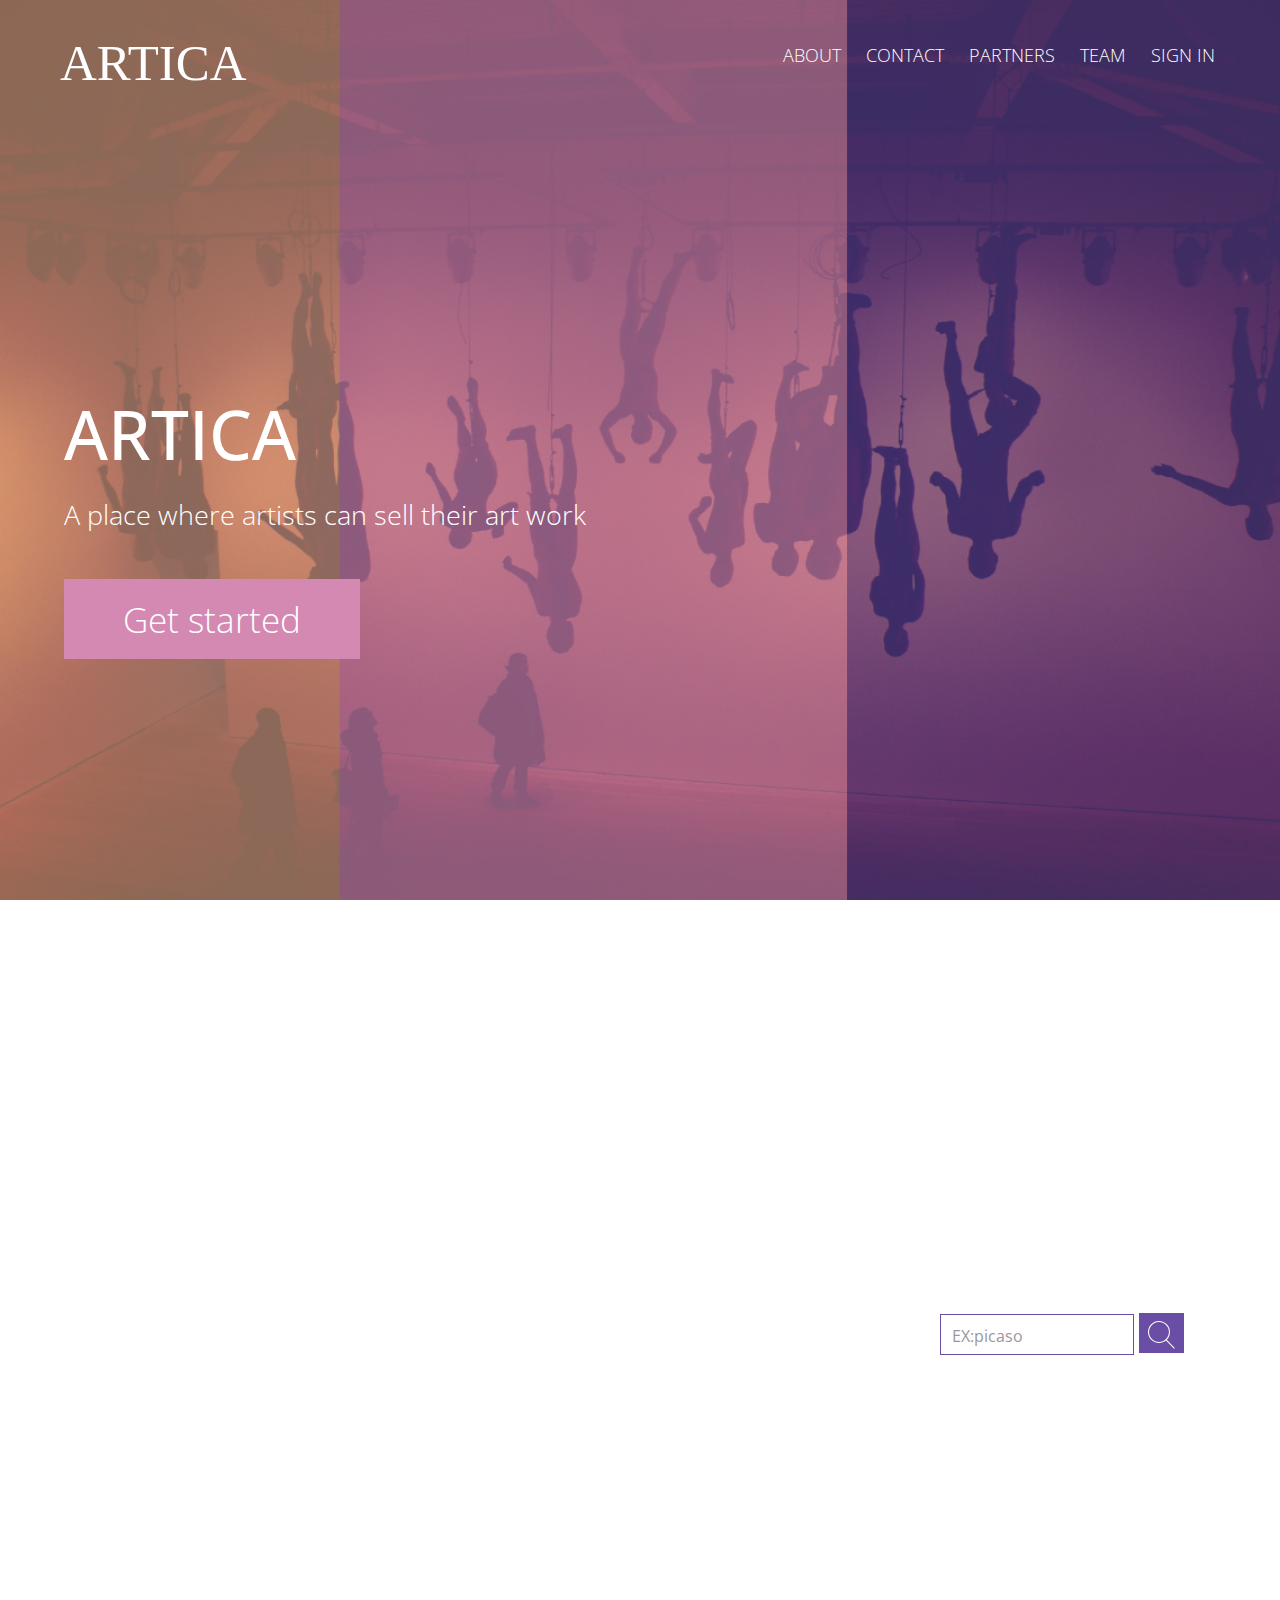
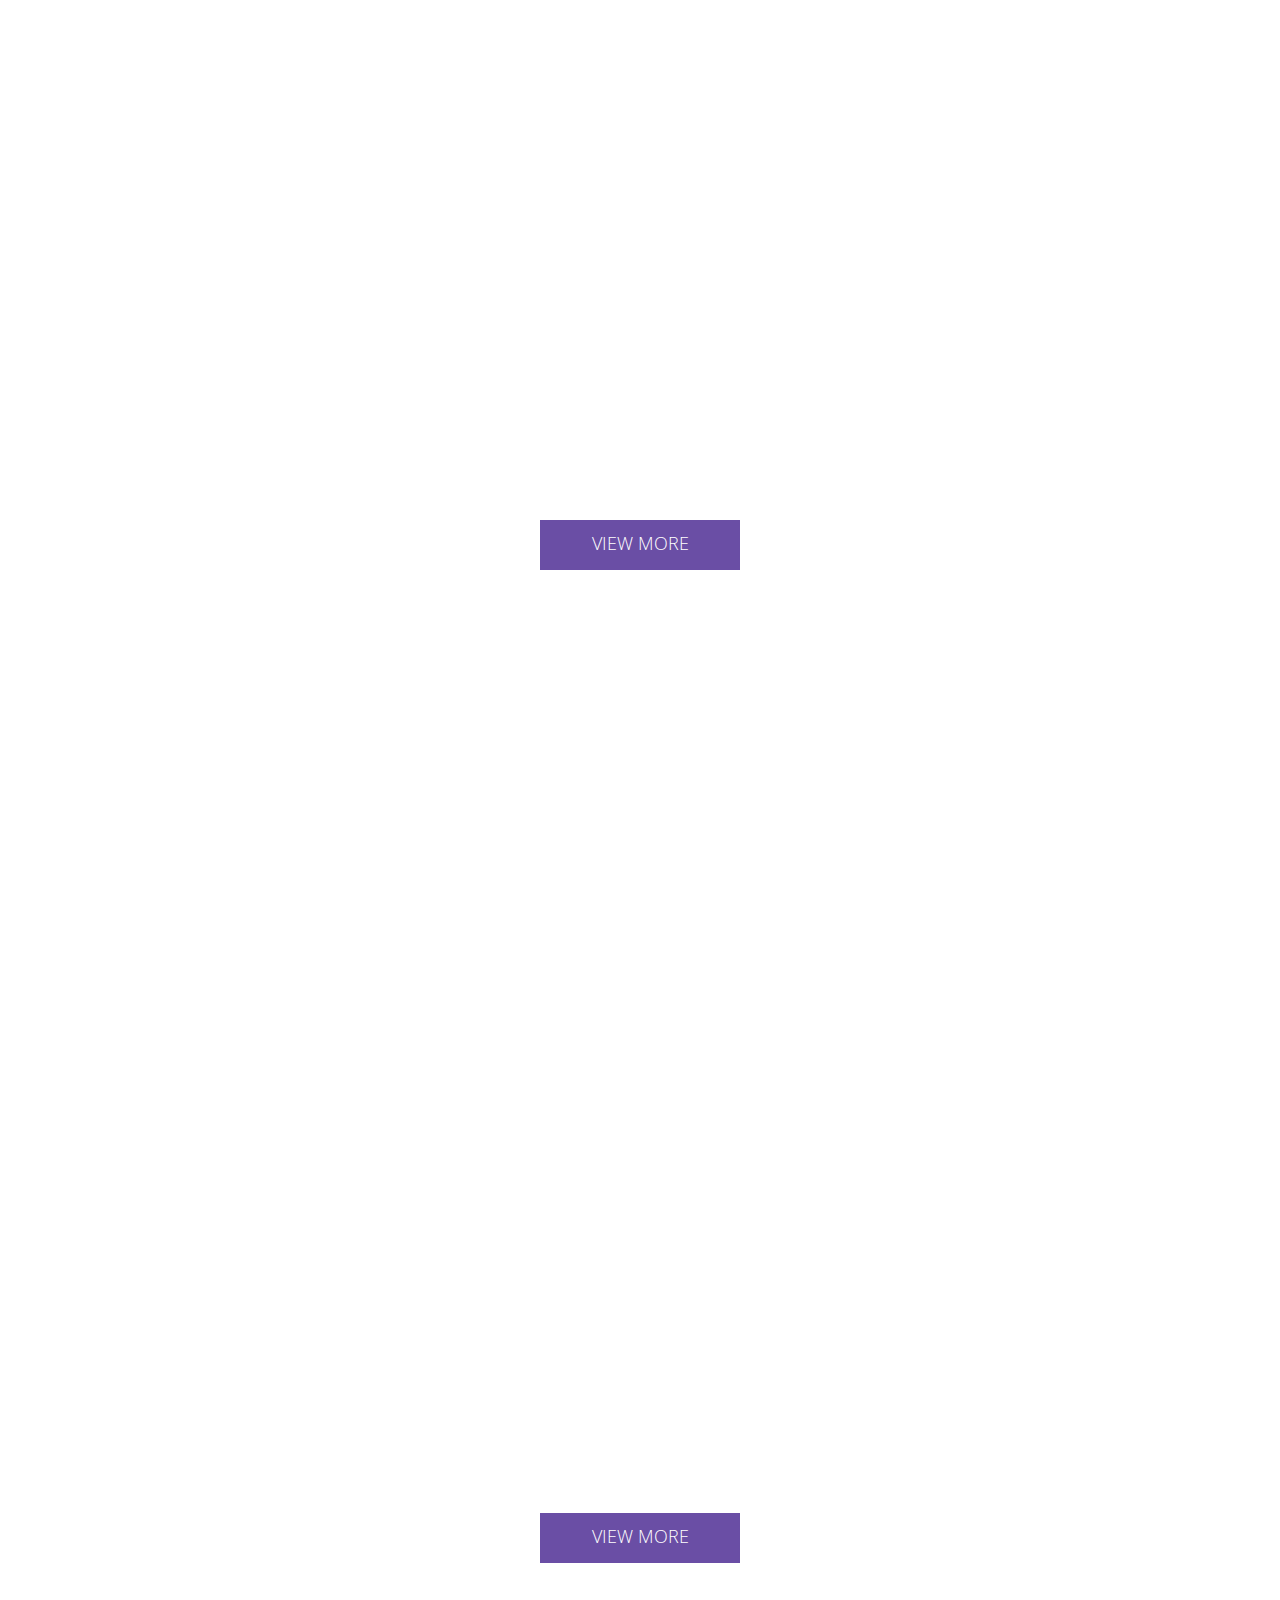
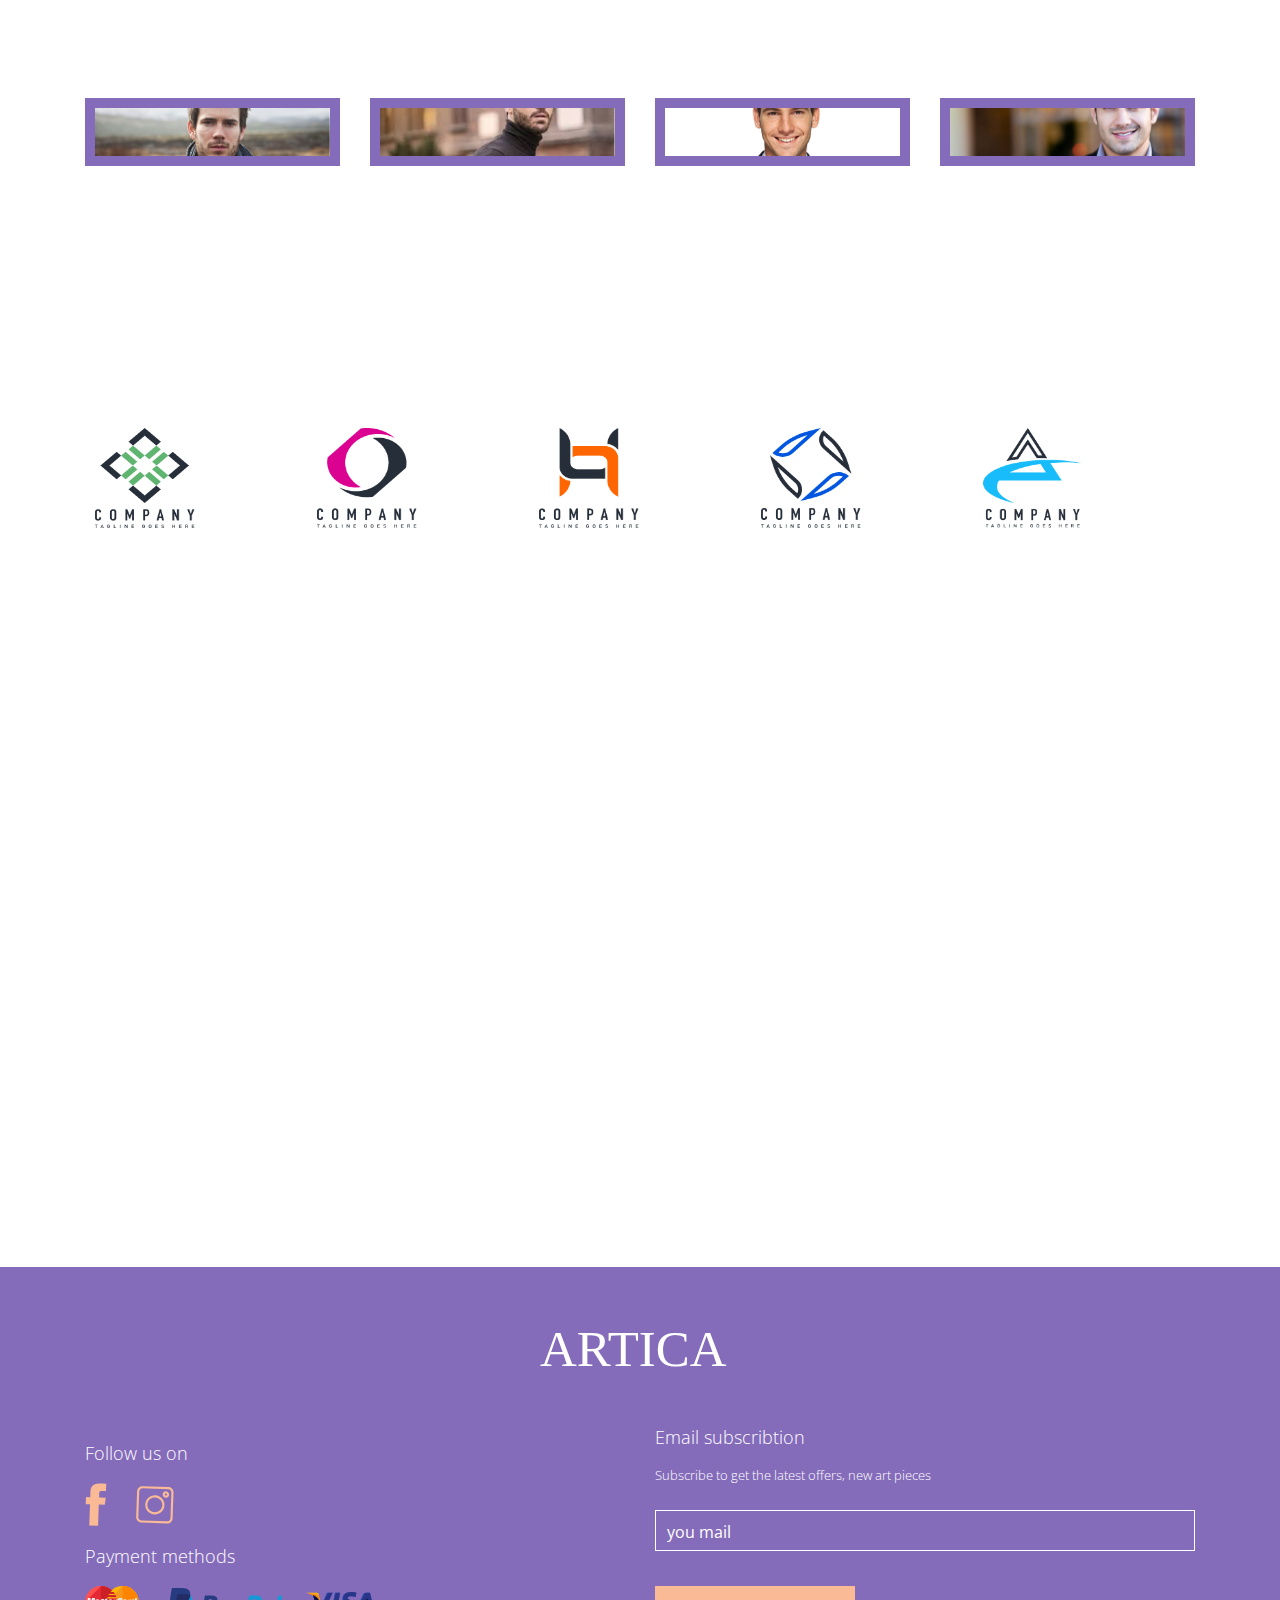
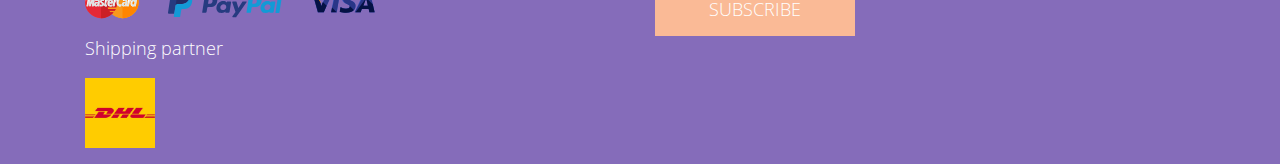
==== index.html @ 6819b148 "test" ====
<html>

<head>
  <meta charset="utf-8">
  <meta name="viewport" content="width=device-width, initial-scale=1" name="viewport">
  <!---bootstrap-->
  <link rel="stylesheet" href="https://stackpath.bootstrapcdn.com/bootstrap/4.3.1/css/bootstrap.min.css" integrity="sha384-ggOyR0iXCbMQv3Xipma34MD+dH/1fQ784/j6cY/iJTQUOhcWr7x9JvoRxT2MZw1T"
    crossorigin="anonymous">
 <!---bootstrap-->
  <link rel="stylesheet" type="text/css" href="vendors/css/bootstrap.min.css">
    <!---normalize-->
  <link rel="stylesheet" type="text/css" href="vendors/css/normalize.min.css">
  <!---font-->
 <link href="https://fonts.googleapis.com/css?family=Open+Sans" rel="stylesheet">
  <!---style-->
  <link rel="stylesheet" type="text/css" href="resources/css/style.css">
<!---queries-->
  <link rel="stylesheet" type="text/css" href="resources/css/queries.css">
  <!---animate-->
  <link rel="stylesheet" type="text/css" href="vendors/css/animate.css">
  <!---fontawesome-->
  <link rel="stylesheet" href="https://use.fontawesome.com/releases/v5.0.9/css/all.css" integrity="sha384-5SOiIsAziJl6AWe0HWRKTXlfcSHKmYV4RBF18PPJ173Kzn7jzMyFuTtk8JA7QQG1"
    crossorigin="anonymous">


</head>

<body>
  <header>
    <!---beg of nav-->
    <!---responsive buttons-->

    <!---responsive buttons-->
    <nav class="navbar text-light">

      <a class="navbar-brand" href="#">
        <img src="resources/imgs/ARTICA.svg" class="logo">
      </a>

      <div class="row clearfix">

        <ul class="float-right ">
          <li>
            <a href="#">ABOUT </a>
          </li>
          <li>
            <a href="#">CONTACT </a>
          </li>
          <li>
            <a href="#"> PARTNERS</a>
          </li>
          <li>
            <a href="#">TEAM</a>
          </li>
          <li>
            <a href="#">SIGN IN</a>
          </li>
        </ul>
        <button class="navbar-toggler">
          <span></span>
        </button>
      </div>
</nav>
<!---end of nav-->
<div class="hero-text-box">
    <h1 id="a"class="wow zoomInLeft">ARTICA</h1>
    <p id="b" class="wow slideInLeft mb-4">A place where artists can sell their art work</p>
    <a class="btn2" href="#">Get started</a>
</div>

  </header>
    <!--about-->
    <section class="about p-5">
        <div class="container">
            <div class="row">
                <div class="col">
                    <p class="describtion slideInLeft wow">A place where artists can sell their work,art lovers who value art can exploredifferent artistic pieces and buy the pieces they desire and receive it easily</p>
                </div>
                <div class="col">
                   <img src="resources/imgs/about%20title.png" class="slideInRight wow" alt="painting">
                </div>
            </div>
        </div>
    </section>
    <!--about-->
  
<!--filters-->
    <!--filters wrapper-->
    <div class="container mt-5">
        <div class="filters-parent row">
            <div class="col-3">
                    <div class="dropdown zoomInDown wow " data-wow-duration="0.5s" data-wow-delay="0.5s" >
    <button type="button" class="btn2 dropdown-toggle" data-toggle="dropdown">
      Dropdown button
    </button>
    <div class="dropdown-menu">
      <a class="dropdown-item" href="#">Link 1</a>
      <a class="dropdown-item" href="#">Link 2</a>
      <a class="dropdown-item" href="#">Link 3</a>
    </div>
  </div>
            </div>
  <div class="col-3">
        <div class="dropdown zoomInDown wow " data-wow-duration="0.5s" data-wow-delay="0.5s" >
    <button type="button" class="btn2 dropdown-toggle" data-toggle="dropdown">
      Dropdown button
    </button>
    <div class="dropdown-menu">
      <a class="dropdown-item" href="#">Link 1</a>
      <a class="dropdown-item" href="#">Link 2</a>
      <a class="dropdown-item" href="#">Link 3</a>
    </div>
  </div>
            </div>
            <div class="col-3">
                   <div class="dropdown zoomInDown wow " data-wow-duration="0.5s" data-wow-delay="0.5s" >
    <button type="button" class="btn2 dropdown-toggle" data-toggle="dropdown">
      Dropdown button
    </button>
    <div class="dropdown-menu">
      <a class="dropdown-item" href="#">Link 1</a>
      <a class="dropdown-item" href="#">Link 2</a>
      <a class="dropdown-item" href="#">Link 3</a>
    </div>
  </div>
            </div>
      
     <div class="col-3">
         
                      <div class="group"> <input type="text" required> <span class="highlight"></span> <span class="bar"></span> <label>EX:picaso</label> </div>

    <a href="#" class="btn-search  " ><img src="resources/imgs/search.png"></a>
  
            </div>
        
</div>
    
    </div>
    
   
    <!--filters wrapper-->
    <!--filters-->
  
 <!--art on sale-->
    <section class="art mt-5">
         <h2 class="mb-5 zoomInDown wow " data-wow-duration="0.5s" data-wow-delay="0.5s"> ART ON SALE</h2>
    <div class="container">
        <div class="row">
        <div class="col-3 ">
            <div class="image-wrapper wow slideInLeft">
                            <img src="resources/imgs/4k-wallpaper-abstract-expressionism-abstract-painting-1266808%20(1).png" alt="painting">
                <div class="overlay-layer">
                    <div class="wrapper1">
                         <p>Art by:Francois</p>
                    <p class="mb-3">Price:$50</p>
     <a href="#"class="btn-image ">Add to cart</a>
                    </div>
                   
  </div>

            </div>
            </div>
            <div class="col-3 ">
            <div class="image-wrapper wow slideInLeft">
                            <img src="resources/imgs/art-artistic-attractive-1.png" alt="painting">
<div class="overlay-layer">
                                <div class="wrapper1">
                         <p>Art by:Francois</p>
                    <p class="mb-3">Price:$50</p>
     <a href="#"class="btn-image ">Add to cart</a>
                    </div>
  </div>
            </div>
            </div>
            <div class="col-3 ">
            <div class="image-wrapper wow slideInLeft">
                            <img src="resources/imgs/air-airship-art-3.png" alt="painting">
<div class="overlay-layer">
                                 <div class="wrapper1">
                         <p>Art by:Francois</p>
                    <p class="mb-3">Price:$50</p>
     <a href="#"class="btn-image ">Add to cart</a>
                    </div>
  </div>
            </div>
            </div>
            <div class="col-3 ">
            <div class="image-wrapper wow slideInLeft">
                            <img src="resources/imgs/abstract-art-backlit-1.png" alt="painting">
<div class="overlay-layer">
                                 <div class="wrapper1">
                         <p>Art by:Francois</p>
                    <p class="mb-3">Price:$50</p>
     <a href="#"class="btn-image ">Add to cart</a>
                    </div>
  </div>
            </div>
            </div>
       
        </div>
       
    </div>
        <div class="container mt-3">
        <div class="row">
        <div class="col-3 ">
            <div class="image-wrapper wow slideInRight">
                            <img src="resources/imgs/abstract-abstract-expressionism-abstract-painting-1.png" alt="painting">
                <div class="overlay-layer">
                    <div class="wrapper1">
                         <p>Art by:Francois</p>
                    <p class="mb-3">Price:$50</p>
     <a href="#"class="btn-image ">Add to cart</a>
                    </div>
                   
  </div>

            </div>
            </div>
            <div class="col-3 ">
            <div class="image-wrapper wow slideInRight">
                            <img src="resources/imgs/abstract-abstract-oil-painting-art-1.png" alt="painting">
<div class="overlay-layer">
                                <div class="wrapper1">
                         <p>Art by:Francois</p>
                    <p class="mb-3">Price:$50</p>
     <a href="#"class="btn-image ">Add to cart</a>
                    </div>
  </div>
            </div>
            </div>
            <div class="col-3 ">
            <div class="image-wrapper wow slideInRight">
                            <img src="resources/imgs/abstract-art-artistic-988866.png" alt="painting">
<div class="overlay-layer">
                                 <div class="wrapper1">
                         <p>Art by:Francois</p>
                    <p class="mb-3">Price:$50</p>
     <a href="#"class="btn-image ">Add to cart</a>
                    </div>
  </div>
            </div>
            </div>
            <div class="col-3 ">
            <div class="image-wrapper wow slideInRight">
                            <img src="resources/imgs/art-bill-blaze-1.png" alt="painting">
<div class="overlay-layer">
                                 <div class="wrapper1">
                         <p>Art by:Francois</p>
                    <p class="mb-3">Price:$50</p>
     <a href="#"class="btn-image ">Add to cart</a>
                    </div>
  </div>
            </div>
            </div>
       
        </div>
       
    </div>
         <a href="#"class="btn-show my-5 ">VIEW MORE</a>
    </section>
   
    <!--art on sale-->
    
    <!--popular art -->
    <section class="art mt-5">
         <h2 class="mb-5 zoomInDown wow " data-wow-duration="0.5s" data-wow-delay="0.5s"> POPULAR ART </h2>
    <div class="container">
        <div class="row">
        <div class="col ">
            <div class="image-wrapper wow slideInLeft">
                            <img src="resources/imgs/abstract-painting-acrylic-paint-art-1616403.png" alt="painting">
                <div class="overlay-layer">
                    <div class="wrapper1">
                         <p>Art by:Francois</p>
                    <p class="mb-3">Price:$50</p>
     <a href="#"class="btn-image ">Add to cart</a>
                    </div>
                   
  </div>

            </div>
            </div>
            <div class="col-3 ">
            <div class="image-wrapper wow slideInLeft">
                            <img src="resources/imgs/accessory-arm-beads-567983.png" alt="painting">
<div class="overlay-layer">
                                <div class="wrapper1">
                         <p>Art by:Francois</p>
                    <p class="mb-3">Price:$50</p>
     <a href="#"class="btn-image ">Add to cart</a>
                    </div>
  </div>
            </div>
            </div>
            <div class="col-3 ">
            <div class="image-wrapper wow slideInLeft">
                            <img src="resources/imgs/accessory-beads-bright-744563.png" alt="painting">
<div class="overlay-layer">
                                 <div class="wrapper1">
                         <p>Art by:Francois</p>
                    <p class="mb-3">Price:$50</p>
     <a href="#"class="btn-image ">Add to cart</a>
                    </div>
  </div>
            </div>
            </div>
            <div class="col-3 ">
            <div class="image-wrapper wow slideInLeft">
                            <img src="resources/imgs/adult-bulb-close-up-973506.png" alt="painting">
<div class="overlay-layer">
                                 <div class="wrapper1">
                         <p>Art by:Francois</p>
                    <p class="mb-3">Price:$50</p>
     <a href="#"class="btn-image ">Add to cart</a>
                    </div>
  </div>
            </div>
            </div>
       
        </div>
       
    </div>
        <div class="container mt-3">
        <div class="row">
        <div class="col-3 ">
            <div class="image-wrapper wow slideInRight">
                            <img src="resources/imgs/art-backpack-crochet-207272.png" alt="painting">
                <div class="overlay-layer">
                    <div class="wrapper1">
                         <p>Art by:Francois</p>
                    <p class="mb-3">Price:$50</p>
     <a href="#"class="btn-image ">Add to cart</a>
                    </div>
                   
  </div>

            </div>
            </div>
            <div class="col-3 ">
            <div class="image-wrapper wow slideInRight">
                            <img src="resources/imgs/art-black-and-white-branches-1.png" alt="painting">
<div class="overlay-layer">
                                <div class="wrapper1">
                         <p>Art by:Francois</p>
                    <p class="mb-3">Price:$50</p>
     <a href="#"class="btn-image ">Add to cart</a>
                    </div>
  </div>
            </div>
            </div>
            <div class="col-3 ">
            <div class="image-wrapper wow slideInRight">
                            <img src="resources/imgs/background-blue-carpet-6292.png" alt="painting">
<div class="overlay-layer">
                                 <div class="wrapper1">
                         <p>Art by:Francois</p>
                    <p class="mb-3">Price:$50</p>
     <a href="#"class="btn-image ">Add to cart</a>
                    </div>
  </div>
            </div>
            </div>
            <div class="col-3 ">
            <div class="image-wrapper wow slideInRight">
                            <img src="resources/imgs/burnt-candle-candlelights-1652109.png" alt="painting">
<div class="overlay-layer">
                                 <div class="wrapper1">
                         <p>Art by:Francois</p>
                    <p class="mb-3">Price:$50</p>
     <a href="#"class="btn-image ">Add to cart</a>
                    </div>
  </div>
            </div>
            </div>
       
        </div>
       
    </div>
        <a href="#"class="btn-show my-5 ">VIEW MORE</a>
    </section>
   
    <!--popular art -->
    
    <!--team-->
    <section class="team mb-5">
        <h2 class="zoomInDown wow my-5" data-wow-duration="0.5s" data-wow-delay="0.5s">TEAM</h2>
        <div id="carouselExampleSlidesOnly" class="carousel slide" data-ride="carousel">
  <div class="carousel-inner">
    <div class="carousel-item active">
        <div class="container">
            <div class="row">
                <div class="col-3">
                     <div class="parent-div">
                                             <img src="resources/imgs/3-johannes_strate_skarf_man_face_field_8373_1920x1080.png">

                    <div class="overlay-layer-team">
                                 <div class="name">
                         <p>Francois</p>
                                 </div>
  </div>
                    </div>
                </div>
                <div class="col-3">
                    <div class="parent-div">
                         <img src="resources/imgs/download.png">
                    <div class="overlay-layer-team">
                                 <div class="name">
                         <p>Francois</p>
                                 </div>
  </div>
                    </div>
                   
                </div>
                <div class="col-3">
                     <div class="parent-div">
                         <img src="resources/imgs/man-in-suit2.png">
                    <div class="overlay-layer-team">
                                 <div class="name">
                         <p>Francois</p>
                                 </div>
  </div>
                    </div>
                   
                    
                </div>
                <div class="col-3">
                     <div class="parent-div">
                         <img src="resources/imgs/Smiling-Man-24.png">
                    <div class="overlay-layer-team">
                                 <div class="name">
                         <p>Francois</p>
                                 </div>
  </div>
                    </div>
                   
                    
                </div>
            </div>
        </div>
    </div>
    <div class="carousel-item">
         <div class="container">
            <div class="row">
                       <div class="col-3">
                     <div class="parent-div">
                                             <img src="resources/imgs/3-johannes_strate_skarf_man_face_field_8373_1920x1080.png">

                    <div class="overlay-layer-team">
                                 <div class="name">
                         <p>Francois</p>
                                 </div>
  </div>
                    </div>
                </div>
                <div class="col-3">
                    <div class="parent-div">
                         <img src="resources/imgs/download.png">
                    <div class="overlay-layer-team">
                                 <div class="name">
                         <p>Francois</p>
                                 </div>
  </div>
                    </div>
                   
                </div>
                <div class="col-3">
                     <div class="parent-div">
                         <img src="resources/imgs/man-in-suit2.png">
                    <div class="overlay-layer-team">
                                 <div class="name">
                         <p>Francois</p>
                                 </div>
  </div>
                    </div>
                   
                    
                </div>
                <div class="col-3">
                     <div class="parent-div">
                         <img src="resources/imgs/Smiling-Man-24.png">
                    <div class="overlay-layer-team">
                                 <div class="name">
                         <p>Francois</p>
                                 </div>
  </div>
                    </div>
                   
                    
                </div>
            </div>
        </div>
    </div>
    <div class="carousel-item">
         <div class="container">
            <div class="row">
                      <div class="col-3">
                     <div class="parent-div">
                                             <img src="resources/imgs/3-johannes_strate_skarf_man_face_field_8373_1920x1080.png">

                    <div class="overlay-layer-team">
                                 <div class="name">
                         <p>Francois</p>
                                 </div>
  </div>
                    </div>
                </div>
                <div class="col-3">
                    <div class="parent-div">
                         <img src="resources/imgs/download.png">
                    <div class="overlay-layer-team">
                                 <div class="name">
                         <p>Francois</p>
                                 </div>
  </div>
                    </div>
                   
                </div>
                <div class="col-3">
                     <div class="parent-div">
                         <img src="resources/imgs/man-in-suit2.png">
                    <div class="overlay-layer-team">
                                 <div class="name">
                         <p>Francois</p>
                                 </div>
  </div>
                    </div>
                   
                    
                </div>
                <div class="col-3">
                     <div class="parent-div">
                         <img src="resources/imgs/Smiling-Man-24.png">
                    <div class="overlay-layer-team">
                                 <div class="name">
                         <p>Francois</p>
                                 </div>
  </div>
                    </div>
                   
                    
                </div>
            </div>
        </div>
    </div>
  </div>
</div>
    </section>
    <!--team-->
    <!--partners-->
    <section id="section-partners"class="section-partners  clearfix mb-5">
      <h2 class="mb-5 wow zoomInDown">OUR PARTNERS</h2>
      
   
    <div id="carouselExampleSlidesOnly2" class="carousel slide" data-ride="carousel">
  <div class="carousel-inner">
    <div class="carousel-item active">
          <div class="container">
             <ul class="partners-showcase  ">
      <li>
        <figure class="partners-photo">
          <img src="resources/imgs/Group 216.png" alt="logo">
        </figure>
      </li>
      <li>
        <figure class="partners-photo">
          <img src="resources/imgs/Group 217.png" alt="logo">
        </figure>
      </li>
      <li>
        <figure class="partners-photo">
          <img src="resources/imgs/Group 218.png" alt="logo">
        </figure>
      </li>
      <li>
        <figure class="partners-photo">
          <img src="resources/imgs/Group 219.png" alt="logo">
        </figure>
      </li>
        <li>
        <figure class="partners-photo">
          <img src="resources/imgs/Group 220.png" alt="logo">
        </figure>
      </li>
    </ul>
        </div>
    </div>
    <div class="carousel-item">
        <div class="container">
             <ul class="partners-showcase ">
      <li>
        <figure class="partners-photo">
          <img src="resources/imgs/Group 216.png" alt="logo">
        </figure>
      </li>
      <li>
        <figure class="partners-photo">
          <img src="resources/imgs/Group 217.png" alt="logo">
        </figure>
      </li>
      <li>
        <figure class="partners-photo">
          <img src="resources/imgs/Group 218.png" alt="logo">
        </figure>
      </li>
      <li>
        <figure class="partners-photo">
          <img src="resources/imgs/Group 219.png" alt="logo">
        </figure>
      </li>
        <li>
        <figure class="partners-photo">
          <img src="resources/imgs/Group 220.png" alt="logo">
        </figure>
      </li>
    </ul>
        </div>
    </div>
    <div class="carousel-item">
        <div class="container">
             <ul class="partners-showcase ">
      <li>
        <figure class="partners-photo">
          <img src="resources/imgs/Group 216.png" alt="logo">
        </figure>
      </li>
      <li>
        <figure class="partners-photo">
          <img src="resources/imgs/Group 217.png" alt="logo">
        </figure>
      </li>
      <li>
        <figure class="partners-photo">
          <img src="resources/imgs/Group 218.png" alt="logo">
        </figure>
      </li>
      <li>
        <figure class="partners-photo">
          <img src="resources/imgs/Group 219.png" alt="logo">
        </figure>
      </li>
        <li>
        <figure class="partners-photo">
          <img src="resources/imgs/Group 220.png" alt="logo">
        </figure>
      </li>
    </ul>
        </div>
    </div>
  </div>
</div>
  </section>
    <!--partners-->
    <!--contact us-->
    <section class="contact-us" >
         <h2 class="zoomInDown wow " data-wow-duration="0.5s" data-wow-delay="0.5s"> CONTACT US</h2>
         
     
      
      <!--- contact form-->
      <div class=" pl-5 contact-form w-50">
          <div class="contactform  wow slideInLeft">
              <form>
                  <div class="group"> <input type="text" required> <span class="highlight"></span> <span class="bar"></span> <label>Your name</label> </div>
                  <div class="group"> <input type="email" required> <span class="highlight"></span> <span class="bar"></span> <label>Your email</label> </div>
                  <div class="group"> <input type="text" required> <span class="highlight"></span> <span class="bar"></span> <label>subject</label> </div>

                  <div class="group"> <textarea rows="4" required></textarea> <span class="highlight"></span> <span class="bar"></span> <label>Type your massage</label> </div>
                  <a href="#"class="btn-contact my-5 ">SUBMIT</a>
              </form>
          </div>
      
      <!--end of contact form-->
      </div>
     <!--end of first col-->
    </section>
    
    <!--filters-->
    <!--contact us-->
    
    
    <!--FOOTER-->
    <footer class="pb-3">
        <img src="resources/imgs/ARTICA.svg" class="footer-logo pt-5">
        <div class="container pt-5">
            <div class="row">
                <div class="col-6">
          <p class="py-3">Follow us on</p> 
            <a href="#"><img src="resources/imgs/facebook-letter-logo.png" ></a>  <a href="#" class="ml-4"><img src="resources/imgs/instagram.png" ></a>
            <p class="py-3">Payment methods</p> 
            <a href="#"><img src="resources/imgs/mastercard-8.png" ></a>  <a href="#" class="ml-4"><img src="resources/imgs/paypal-5.png" ></a><a href="#" class="ml-4"><img src="resources/imgs/visa.png" ></a>
        <p class="py-3">Shipping partner</p> 
            <a href="#"><img src="resources/imgs/asset-7.png"></a>  
        </div>
        <div class="col-6">
            <P>Email subscribtion</P>
            <p class="small-text mt-3">Subscribe to get the latest offers, new art pieces</p>
            <div class="group mt-4"> <input type="text" required> <span class="highlight"></span> <span class="bar"></span> <label>you mail</label> </div>
            <a href="#"class="btn-contact my-1 ">SUBSCRIBE</a>
        </div>
            </div>
        </div>
        
    </footer>
    <!--FOOTER-->
    
  
  
  
  <script src="resources/js/main.js"></script>
  <script src="https://code.jquery.com/jquery-3.3.1.slim.min.js" integrity="sha384-q8i/X+965DzO0rT7abK41JStQIAqVgRVzpbzo5smXKp4YfRvH+8abtTE1Pi6jizo"
    crossorigin="anonymous"></script>
  <script src="https://cdnjs.cloudflare.com/ajax/libs/popper.js/1.14.7/umd/popper.min.js" integrity="sha384-UO2eT0CpHqdSJQ6hJty5KVphtPhzWj9WO1clHTMGa3JDZwrnQq4sF86dIHNDz0W1"
    crossorigin="anonymous"></script>
  <script src="https://stackpath.bootstrapcdn.com/bootstrap/4.3.1/js/bootstrap.min.js" integrity="sha384-JjSmVgyd0p3pXB1rRibZUAYoIIy6OrQ6VrjIEaFf/nJGzIxFDsf4x0xIM+B07jRM"
    crossorigin="anonymous"></script>
    <script src="vendors/js/wow.min.js"></script>
    <script>
        new WOW().init();
      </script>
    <script>
        $(function() {
  $('#a').hover(function() {
    $('#b').css('color', '#FABA96');
  }, function() {
    // on mouseout, reset the background colour
    $('#b').css('color', '#fff');
  });
});
    </script>
</body>

</html>
---- resources/css/style.css ----
/*general use*/
body {
  background-color: #fff;
  color: #555;
  font-family: 'open sans', 'Arial', sans-serif;
  font-weight: 300;
  font-size: 18px;
  text-rendering: optimizeLegibility;
box-sizing:content-box;
}
  body * {
    margin: 0;
    padding: 0;
     }
  body h2 {
    font-size: 180%;
    word-spacing: 2px;
    text-align: center;
    text-transform: uppercase;
    color:#6a4ea5; }
  body .btn2:link, body .btn2:visited {
      font-size:35px;
    display: inline-block;
    
    font-weight: 300;
    text-decoration: none;
    border-radius: 0px;
    background-color: #D489B2;
    border: 1px solid #D489B2;
      text-align: center;
    color: #fff;
      width:296px;
      height:80px;
    margin-right: 15px;
    -webkit-transition: background-color 0.2s, border 0.2s, color 0.2s;
    transition: background-color 0.2s, border 0.2s, color 0.2s; }
  body .btn2:hover, body .btn2:active {
    border: 1px solid #c25792;
    background-color: #c25792; }
/*header*/
header {
  height: 100vh;
  background-image: url("imgs/HERO_IMAGE.png");
  background-size: cover;
  background-position: center;
  background-attachment: fixed; 
  text-align:left;
  line-height: 80px;
  position: relative;
}
header .hero-text-box{
    color:#fff;
    position: absolute;
    top: 65%;
    left: 30%;
    height: 30%;
    width: 50%;
    margin: -15% 0 0 -25%;
    
}
header p{
    font-size:150%;
    transition: color 0.25s ease-out;
}

header h1{
    font-size:380% !important;
}
header h1 {
        
        transition: background 0.25s ease-out;
         }

        header h1:hover {
          background: linear-gradient(120deg, #FABA96 0%, #FABA96 100%);
            background-repeat: no-repeat;
  background-size: 29% 0.5em;
  background-position: 0 80%;
  
}
/*navbar*/
.navbar {
  color: #fff;
  width: 100%;
  line-height: 80px;
  font-size: 18px;
  padding: 0 30px;
  z-index: 10; }
  .navbar .navbar-brand img {
    width: 200px;
    height: 100px;
    margin-top: 10px; }
  .navbar a {
    text-decoration: none;
    color: #fff; }
    .navbar a.navbar-brand {
      float: left;
      height: inherit;
      line-height: inherit;
      padding: 0 30px;
      font-size: 22px;
      text-transform: uppercase;
      font-weight: 400;
      letter-spacing: 2px; }
      .navbar a.navbar-brand span {
        font-size: 28px;
        font-weight: 700; }
  .navbar ul {
    float: right;
    list-style: none;
    height: inherit;
    line-height: inherit;
    padding: 0 50px; }
    .navbar ul li {
      display: inline-block;
      margin-left: 20px; }
      .navbar ul li a {
        display: block;
        text-align: center;
        text-transform: uppercase;
        transition: background 0.25s ease-out;
         }

        .navbar ul li a:hover {
          background: linear-gradient(120deg, #D489B2 0%, #D489B2 100%);
            background-repeat: no-repeat;
  background-size: 100% 1em;
  background-position: 0 67%;
  
}
  .navbar .navbar-toggler {
    display: none; }

/*responsive*/
@media (max-width: 1023px) {
  .navbar ul {
    padding: 0; }
    .navbar ul li {
      margin: 0; }
      .navbar ul li a {
        min-width: 100px;
        padding-left: 33px;
        transition: color 0.2s;
        border: none; }
        .navbar ul li a:hover {
          border-bottom: none;
          color: #D489B2;
    background:transparent !important;}
  .navbar {
    padding: 0;
    position: relative;
    display: block; }
    .navbar ul {
      width: 100%;
      padding: 0;
      background-color: rgba(71, 39, 75, .7);
      /* height: auto; */
      height: 100vh;
      max-height: 0;
      overflow: hidden;
      transition: all ease-in-out 0.3s; }
      .navbar ul.open {
        max-height: 100vh; }
      .navbar ul li {
        width: 100%; }
        .navbar ul li a {
          text-align: left; }
    .navbar .navbar-toggler {
      display: block;
      position: absolute;
      height: 40px;
      top: 20px;
      right: 20px;
      background-color: transparent;
      color: #fff;
      outline: none;
      padding: 0 5px;
      cursor: pointer;
      transition: color 0.2s; }
      .navbar .navbar-toggler span {
        display: block;
        content: '';
        background-color: #fff;
        height: 3px;
        width: 28px;
        transition: all ease-in-out 0.3s; }
        .navbar .navbar-toggler span::before, .navbar .navbar-toggler span::after {
          display: block;
          content: '';
          background-color: #fff;
          height: 3px;
          width: 28px;
          transition: all ease-in-out 0.3s; }
        .navbar .navbar-toggler span::before {
          transform: translateY(-8px); }
        .navbar .navbar-toggler span::after {
          transform: translateY(5px); }
      .navbar .navbar-toggler.open-navbar-toggler span {
        /* transform: rotate(90deg); */
        background-color: transparent;
        /* transform: scale(0.85) rotate(270deg); */ }
        .navbar .navbar-toggler.open-navbar-toggler span::before {
          transform: translateY(0px) rotate(45deg);
          /* transform: translateY(0px) scale(0.75) rotate(45deg); */ }
        .navbar .navbar-toggler.open-navbar-toggler span::after {
          transform: translateY(-3px) rotate(-45deg);
          /* transform: translateY(-3px) scale(0.75) rotate(-45deg); */ } }
/*navbar*/

  /*filters*/
.dropdown-menu.show {
    background-color: #fff !important;
    z-index: 900 !important;
}
.dropdown-item{
    background-color: #fff !important;
    z-index: 900 !important;
} 
.dropdown-toggle::after {
     content: url('imgs/down-arrow (1).png') !important;
    border:none !important;
    margin-left:.5rem !important;
    vertical-align: 0 !important;
    
    
}
.dropdown-toggle{
    background-color: transparent !important;
    width:100px !important;
    border:none!important;
    color: #6a4ea5 !important;
    outline: none;
}
button{
    outline: none !important;
}
.form-inline .form-control{
    outline: none !important;
}
.form-inline .form-control input{
    outline-style: none !important;
}
.form-inline .form-control input:focus{
    outline-style: none !important;
}
.form-inline:active .form-control:active{
    outline-style: none !important;
}
input{
    outline-style: none !important;
}
input:focus{
    outline-style: none !important;
}
*:focus {
   outline-style: none!important;
}
.dropdown-toggle:active{
   border:none !important;
   outline:none !important;
    box-shadow: none !important;
   
}

.form-control{
    width: 168px !important;
}
.btn-search{
    background-color: #6a4ea5 !important;
    border-radius:0px;
    padding:8px 9px;
    color:#fff;
    margin-left:0 !important;
    left:0 !important;
    width:70px;
    text-align:center;
    font-size:18px;
      height:45px !important;
}
.btn-search:hover{
    text-decoration: none;
    color:#fff;
}
.btn2{
    outline: none;
}
.filters-parent input,
        textarea {
            margin:0 !important;
            font-size: 14px;
            padding: 10px 10px 10px 5px;
            display: block;
            width: 100%;
            border:1px solid #6a4ea5;
            background-color: transparent !important;
           color:#999;
            }
.filters-parent label {
            color: #999;
            }
.filters-parent .group {
    margin:0 !important;
            color:#faba96;
    position: relative;
            margin-bottom: 35px;
            background-color: white;
            border:none;
    background-color: transparent !important;
             display:inline-block;
            
        }
/*filters*/
/*responsive nav*/

/*small phones to small tablets from 481 to 767*/
/*small phones to small tablets from 481 to 767*/
@media only screen and (max-width: 767px) {
  body {
    font-size: 15px !important; }
  .navbar-brand img {
    width: 130px !important;
    height: 90px !important; } }

/*small phones from 0 to 480px*/
@media only screen and (max-width: 480px) {
  body {
    font-size: 13px !important; }
    body h1 {
      font-size: 180% !important; }
    body h2 {
      font-size: 150% !important; }
  .navbar-brand img {
    width: 100px !important;
    height: 50px !important; }
    .art.col{
        width:50% !important;
    }
    .art.row{
        max-width:100% !important;
    }
   }
/*about*/
.about{
    width:100%;
    
    background-image: url("imgs/200-01.png");
    background-size: cover;
  background-position: center;
  background-attachment: fixed; 
    background-repeat: no-repeat;
    color:#fff;
    
    position: relative;
    
    
}
.describtion{
    position: absolute;
    top:30%;
    font-size:110%;
    
    vertical-align: middle;
}
.about img{
    margin-top: 3rem;
    max-width:100%;
    width: 400px;
}
/*about*/

/*art on sale and popular art*/
.image-wrapper{
    border:10px solid #510a32;
    transition: border.5s ease-in;
    
    
    
}
.image-wrapper img{
    width:100%;
    max-width: 100%;
    height:30%;
    object-fit:cover;

}


.overlay-layer{
    opacity:0;
    background-color: rgb(250,186,150,0.7);
   position: absolute;
  top: 0;
  bottom: 0;
  left: 0;
  right: 0;
  height: 100%;
  width: 100%;
    color:#fff;
    
    vertical-align: middle;
  
}
.image-wrapper:hover{
   border:10px solid transparent !important;
    position:relative;
}

.btn-image{
    width:300px ;
    height:30px ;
    background-color: #6a4ea5;
    color:#fff;
    border-radius:0px;
    padding:10px 30px;
    margin-top:5px;
     -webkit-transition: background-color 0.2s;
    transition: background-color 0.2s; }
}
.btn-image:hover{
    text-decoration: none;
    color:#fff;
    
}
.btn-image:hover{
    text-decoration: none;
     color:#fff;
    background-color:#856cba;
}
.image-wrapper:hover{
    text-decoration:none;
    color:#fff;
}
.image-wrapper:hover .overlay-layer{
    opacity:1;
}
 .form-control:active{
        outline:none !important;
    }
.wrapper1{
    top: 30%;
    position: relative;
    left: 20%;
}
.btn-show{
     width:200px !important;
    height:50px !important;
    background-color: #6a4ea5;
    color:#fff;
    border-radius:0px;
    padding:10px 30px;
    display:block;
    text-align:center;
    margin:0 auto;
     -webkit-transition: background-color 0.2s;
    transition: background-color 0.2s;
}
.btn-show:hover{
    text-decoration: none;
     color:#fff;
    background-color:#856cba;
}
/*art on sale and popular art*/


/*contact us*/
.contact-us{
    color:#fff;
    
    background-image: url("imgs/CONTACT BG.png");
  background-size: cover;
  background-position: center;
  background-attachment: fixed; 
}
.contact-us h2{
    color:#faba96;
   padding:30px 0px;
}
.group {
            color:#faba96;
    position: relative;
            margin-bottom: 35px;
            background-color: white;
            border:none;
    background-color: transparent !important;
             
            
        }
        input,
        textarea {
            font-size: 14px;
            padding: 10px 10px 10px 5px;
            display: block;
            width: 100%;
            border:1px solid #fff;
            background-color: transparent !important;
           color:#fff;
            
            
        }
        input:focus,
        textarea:focus {
            outline: none;
            border:none;
        }
        /* LABEL ======================================= */
        label {
            color: #fff;
            font-size: 16px;
            font-weight: normal;
            position: absolute;
            pointer-events: none;
            left: 12px;
            top: 10px;
            transition: 0.2s ease all;
            -moz-transition: 0.2s ease all;
            -webkit-transition: 0.2s ease all;
            background-color: transparent !important;
        }
        /* active state */
        input:focus~label,
        input:valid~label {
            top: -20px;
            font-size: 14px;
            color: #faba96;
        }
        textarea:focus~label,
        textarea:valid~label {
            top: -20px;
            font-size: 14px;
            color: #faba96;
        }
        /* BOTTOM BARS ================================= */
        .bar {
            position: relative;
            display: block;
            width: 100%;
        }
        .bar:before,
        .bar:after {
            content: '';
            height: 2px;
            width: 0;
            bottom: 1px;
            position: absolute;
            background: #faba96;
            transition: 0.2s ease all;
            -moz-transition: 0.2s ease all;
            -webkit-transition: 0.2s ease all;
        }
        .bar:before {
            left: 50%;
        }
        .bar:after {
            right: 50%;
        }
        /* active state */
        input:focus~.bar:before,
        input:focus~.bar:after {
            width: 50%;
        }
        textarea:focus~.bar:before,
        textarea:focus~.bar:after {
            width: 50%;
        }
        /* HIGHLIGHTER ================================== */
        .highlight {
            position: absolute;
            height: 60%;
            width: 100px;
            top: 25%;
            left: 0;
            pointer-events: none;
            opacity: 0.5;
        }
        /* active state */
        input:focus~.highlight {
            -webkit-animation: inputHighlighter 0.3s ease;
            -moz-animation: inputHighlighter 0.3s ease;
            animation: inputHighlighter 0.3s ease;
        }
        textarea:focus~.highlight {
            -webkit-animation: inputHighlighter 0.3s ease;
            -moz-animation: inputHighlighter 0.3s ease;
            animation: inputHighlighter 0.3s ease;
        }
        /* ANIMATIONS ================ */
        @-webkit-keyframes inputHighlighter {
            from {
                background: #faba96;
            }
            to {
                width: 0;
                background: transparent;
            }
        }
        @-moz-keyframes inputHighlighter {
            from {
                background: #faba96;
            }
            to {
                width: 0;
                background: transparent;
            }
        }
        @keyframes inputHighlighter {
            from {
                background: #faba96;
            }
            to {
                width: 0;
                background: transparent;
            }
        }
    }
.contact-form .title{
         
            color: #faba96;
            font-family: lato;
            text-align: center;
        }
       
        .contactform {
            
            background-color: transparent;
            
            overflow-y: auto;
            padding: 3.5rem 3rem;
           width:70%;
            
        }
.btn-contact{
     width:200px !important;
    height:50px !important;
    background-color: #faba96;
    color:#fff;
    border-radius:0px;
    padding:10px 30px;
    display:block;
    text-align:center;
    
     -webkit-transition: background-color 0.2s;
    transition: background-color 0.2s;
}
.btn-contact:hover{
    text-decoration: none;
     color:#fff;
    background-color:#f89a65;
}
/*contact us*/
/*footer*/
footer{
    background-color: #856cba;
   
    color:#fff;
}
.footer-logo{
    display:block;
    margin:0 auto;
    width:200px;
    max-width: 100%;
}
.small-text{
    font-size:70% !important;
}
footer img{
    max-width: 100%;
}
/*footer*/
/*team*/
.team img{
    width:100%;
    max-width:100%;
     height:25%;
    object-fit:cover;
   
}

.overlay-layer-team{
    text-align:center;
     opacity:0;
    background-color: rgba(133, 108, 186, .7);
   position: absolute;
  top: 0;
  bottom: 0;
  left: 0;
  right: 0;
  height: 100%;
  width: 100%;
    color:#fff;
   
    vertical-align: middle;
    font-size:120%;
}
.parent-div{
    position:relative;
     border: 10px solid #856cba;
    transition: border 0.5s ease;
}
.name{
    position:absolute;
    top:40%;
    left:35%;
}
.parent-div:hover .overlay-layer-team{
    opacity:1;
}
.parent-div:hover {
    border:10px solid transparent !important;
}
/*team*/
/*partners*/
.section-partners {
  padding: 0;
}
.section-partners .partners-showcase {
  list-style: none;
  width: 100%;
}
.section-partners .partners-showcase li {
  display: block;
  float: left;
  width: 20%;
    
}
.section-partners .partners-photo {
  width: 100%;
 
  
  
}
.section-partners .partners-photo img {
 
  width:100px;
  height: 100px;
    margin:0 10px;
 
}

/*partners*/
---- resources/css/queries.css ----
/*big tablets to 1200 widths smaller than 1440px row*/
@media only screen and (max-width:1439px){
    
      
    
}



/*big tablets to 1200 widths smaller than 1440px row*/
@media only screen and (max-width:1200px){
    
    
}





/*small tablets to big tablet from 768 to 1023*/
@media only screen and (max-width:1023px){
   .contact-us .contactform{
        width:70% !important;
        max-width:70% !important;
    }
    .contact-us .contact-form{
        width:100% !important;
        max-width:100% !important;
    }
    .contact-us .group{
        width:100% !important;
        max-width:100% !important;
    }
    .contact-us{
        padding:0 !important;
        margin: 0 !important;
    }
    .btn-contact{
     width:135px !important;
    height:50px !important;
    background-color: #faba96;
    color:#fff;
    border-radius:0px;
    padding:15px 30px;
    display:block;
    text-align:center;
    
     -webkit-transition: background-color 0.2s;
    transition: background-color 0.2s;
}
    .contact-us textarea{
        height:100px !important;
    }
    .contact-us input, textarea {
    margin: 0 !important;
    font-size: 14px;
    padding: 10px 5px;
    display: block;
    width: 100%;
        
    border: 1px solid #fff !important;
    background-color: transparent !important;
    color: #999;
}
    .contact-us input:focus,
        textarea:focus {
            outline: none !important;
            border:none !important;
        }
    .filters-parent input, textarea {
    margin: 0 !important;
    font-size: 14px;
    padding: 10px 10px 10px 5px;
    display: block;
    width: 100%;
        
    border: 1px solid #6a4ea5 ;
    background-color: transparent !important;
    color: #999;
}
     .filters-parent input:focus,
        textarea:focus {
            outline: none !important;
            border:none !important;
        }
    .filters-parent .group{
        width:60% !important;
    }
     .image-wrapper img{
    width:100%;
    max-width: 100%;
    height:57%!important;
    object-fit:cover;

}
     header .hero-text-box{
    
    top: 73%;
      left:28%;
   
    
}
   body h1{
        font-size:250% !important;
    }
    header h1:hover {
          background: linear-gradient(120deg, #FABA96 0%, #FABA96 100%);
            background-repeat: no-repeat;
  background-size: 57% 0.5em;
  background-position: 0 80%;
  
}
     header p {
         
  font-size:120% !important;
}
    body .btn2:link, body .btn2:visited {
      width:130px !important;
    height:30px !important;
    padding:10px 10px !important;
        font-size:16px;
         display: unset !important;
        
        
      
    }
    .navbar .navbar-brand img {
    width: 105px;
    height: 100px;
    margin-top: 10px;
}
    .team img{
    width:100%;
    max-width:100%;
     height:50%;
    object-fit:cover;
   
}
    .about p{
            font-size: 109%;
    }
    .about img {
    margin-top: 3rem;
    max-width: 100%;
        width: 300px !important;}
   
     .container {
    width: 100%;
    padding-right: 6px !important;
    padding-left: 68px !important;
    margin-right: auto;
    margin-left: auto;
}
}




/*small phones to small tablets from 481 to 767*/
@media only screen and (max-width:767px){
     .container {
    width: 100%;
    padding-right: 15px !important;
    padding-left: 15px !important;
    margin-right: auto;
    margin-left: auto;
}
    .navbar a.navbar-brand {
    
    padding: 0 121px;
   
    
}
    header .hero-text-box {
    top: 63% !important;
    left: 42%!important;
}
    .image-wrapper img {
    width: 100%  !important;
    max-width: 100%  !important;
    height: 30%  !important;
    object-fit: cover  !important;
}
    .team img {
    width: 100%;
    max-width: 100%;
    height: 24% !important;
    object-fit: cover;
}
   .section-partners .partners-photo img {
 
  width:50px;
  height: 50px;
    }
     .contact-us .contactform{
        width:100% !important;
        max-width:100% !important;
    }
    .contact-us .contact-form{
        width:100% !important;
        max-width:100% !important;
    }
    .contact-us .group{
        width:100% !important;
        max-width:100% !important;
    }
    .contact-us{
        padding:0 !important;
        margin: 0 !important;
    }
    .btn-contact{
     width:135px !important;
    height:50px !important;
    background-color: #faba96;
    color:#fff;
    border-radius:0px;
    padding:15px 30px;
    display:block;
    text-align:center;
    
     -webkit-transition: background-color 0.2s;
    transition: background-color 0.2s;
}
    .contact-us textarea{
        height:100px !important;
    }
    .contact-us input, textarea {
    margin: 0 !important;
    font-size: 14px;
    padding: 10px 5px;
    display: block;
    width: 100%;
        
    border: 1px solid #fff !important;
    background-color: transparent !important;
    color: #999;
}
    .contact-us input:focus,
        textarea:focus {
            outline: none !important;
            border:none !important;
        }
    footer div.col-6{
        margin-top:18px !important;
        width:100% !important;
        flex: 0 0 100%;
    max-width: 100%;
    }
    .filters-parent div.group {
   
    width: 70%;
        
        
    
}
   
    .filters-parent input, textarea {
    margin: 0 !important;
    font-size: 14px;
    padding: 10px 10px 10px 5px;
    display: block;
    width: 100%;
        
    border: 1px solid #6a4ea5 ;
    background-color: transparent !important;
    color: #999;
}
     .filters-parent input:focus,
        textarea:focus {
            outline: none !important;
            border:none !important;
        }
    .filters-parent .col-3 {
    -ms-flex: 0 0 50%;
    flex: 0 0 50%;
    max-width: 50%;
      margin:5px 0;
}
    .btn-show{
     width:130px !important;
    height:30px !important;
    padding:7px 30px;
        font-size: 12px;
    
}
}



/*small phones from 0 to 480px*/
@media only screen and (max-width:480px){
    .navbar a.navbar-brand {
    padding: 0 82px !important;
}
     header .hero-text-box {
    top: 35% !important;
    left: 42%!important;
        
}
  .col-3 {
    -ms-flex: 0 0 50%;
    flex: 0 0 50%;
    max-width: 50%;
      margin:5px 0;
}
    .image-wrapper img{
    width:100%;
    max-width: 100%;
    height:20% !important;
    object-fit:cover;

}
    .btn-image{
    width:100px !important;
    height:30px !important;
    background-color: #6a4ea5;
    color:#fff;
    border-radius:0px;
    padding:10px 10px;
    margin-top:5px;
     -webkit-transition: background-color 0.2s;
    transition: background-color 0.2s; }
    .btn-show{
         padding:15px 30px;
    }
    .team img{
    width:100%;
    max-width:100%;
     height:15% !important;
    object-fit:cover;
   
}
    .btn-show{
     width:130px !important;
    height:30px !important;
    padding:7px 30px;
        
    
}
    .filters-parent div.group {
   
    width: 70%;
        
        
    
}
   
    .filters-parent input, textarea {
    margin: 0 !important;
    font-size: 14px;
    padding: 10px 10px 10px 5px;
    display: block;
    width: 100%;
        
    border: 1px solid #6a4ea5 ;
    background-color: transparent !important;
    color: #999;
}
     .filters-parent input:focus,
        textarea:focus {
            outline: none !important;
            border:none !important;
        }
    .contact-us .contactform{
        width:100% !important;
        max-width:100% !important;
    }
    .contact-us .contact-form{
        width:100% !important;
        max-width:100% !important;
    }
    .contact-us .group{
        width:100% !important;
        max-width:100% !important;
    }
    .contact-us{
        padding:0 !important;
        margin: 0 !important;
    }
    .btn-contact{
     width:135px !important;
    height:50px !important;
    background-color: #faba96;
    color:#fff;
    border-radius:0px;
    padding:15px 30px;
    display:block;
    text-align:center;
    
     -webkit-transition: background-color 0.2s;
    transition: background-color 0.2s;
}
    .contact-us textarea{
        height:100px !important;
    }
    .contact-us input, textarea {
    margin: 0 !important;
    font-size: 14px;
    padding: 10px 5px;
    display: block;
    width: 100%;
        
    border: 1px solid #fff !important;
    background-color: transparent !important;
    color: #999;
}
    .contact-us input:focus,
        textarea:focus {
            outline: none !important;
            border:none !important;
        }
    footer div.col-6{
        width:100% !important;
        flex: 0 0 100%;
    max-width: 100%;
    }
    .describtion{
    top:0 !important;
    width:100% !important;
        font-size:90% !important;
}
.about img{
    margin-top: 1rem !important;
    max-width:100%;
}
    .about{
        
        padding-bottom: 5rem !important;
    }
    body .btn2:link, body .btn2:visited {
      width:130px !important;
    height:30px !important;
    padding:10px 10px !important;
        font-size:16px;
         display: unset !important;
        
        
      
    }
    header .hero-text-box{
    
    top: 35%;
   
    
}
   body h1{
        font-size:250% !important;
    }
    header h1:hover {
          background: linear-gradient(120deg, #FABA96 0%, #FABA96 100%);
            background-repeat: no-repeat;
  background-size: 57% 0.5em;
  background-position: 0 80%;
  
}
     header p {
         
  font-size:120% !important;
}
    .section-partners .partners-photo img {
 
  width:50px;
  height: 50px;
    
 
}
    .filters-parent input,
        textarea {
           height:25 !important;
            }
    .filters-parent label {
            top:3px !important;
            }
    .btn-search{
        font-size:8px !important;
        margin-bottom:20rem !important;
    }
    .btn-search img{
        width:20px !important;
        height:20px !important;
    }
    .filters-parent input:focus~label,
        input:valid~label {
            top: -21px !important;
            font-size: 12px;
            color: #faba96;
        }
    .contact-us input,
        textarea {
           width:100% !important;
            }
}
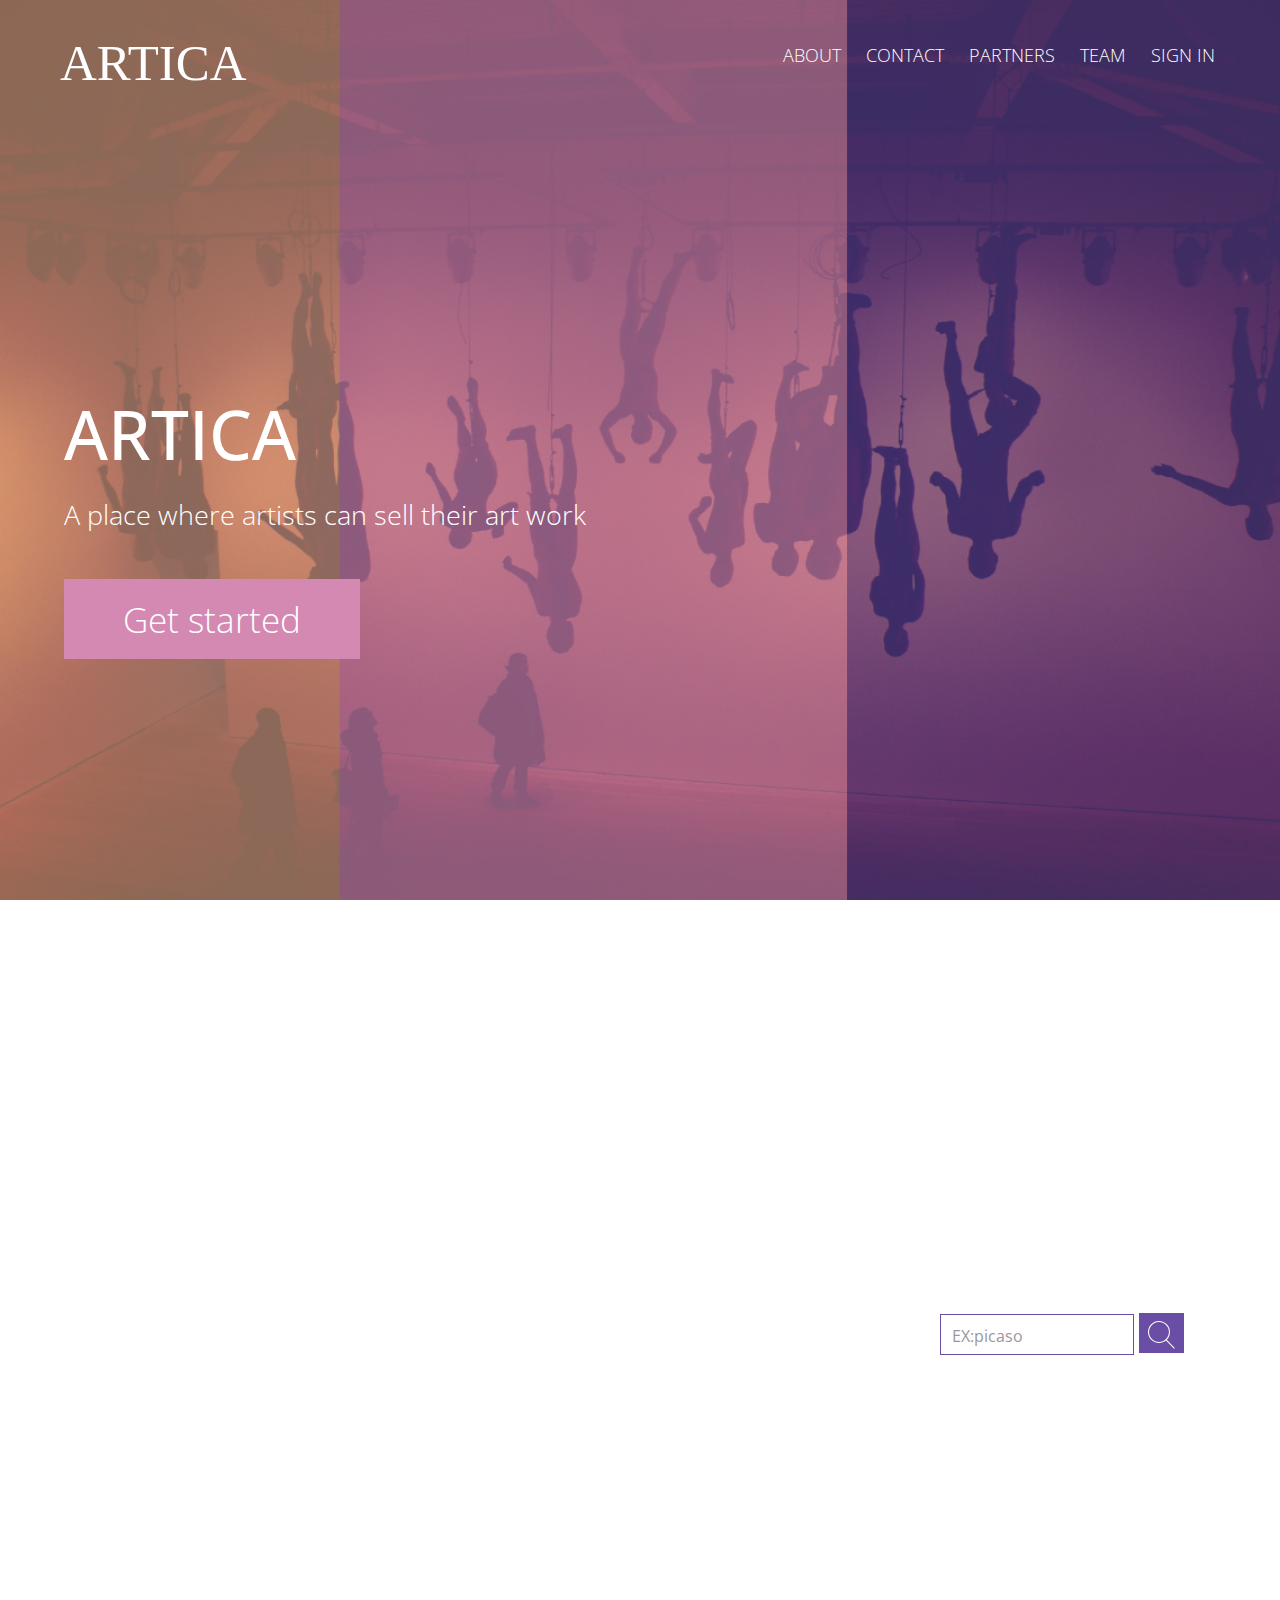
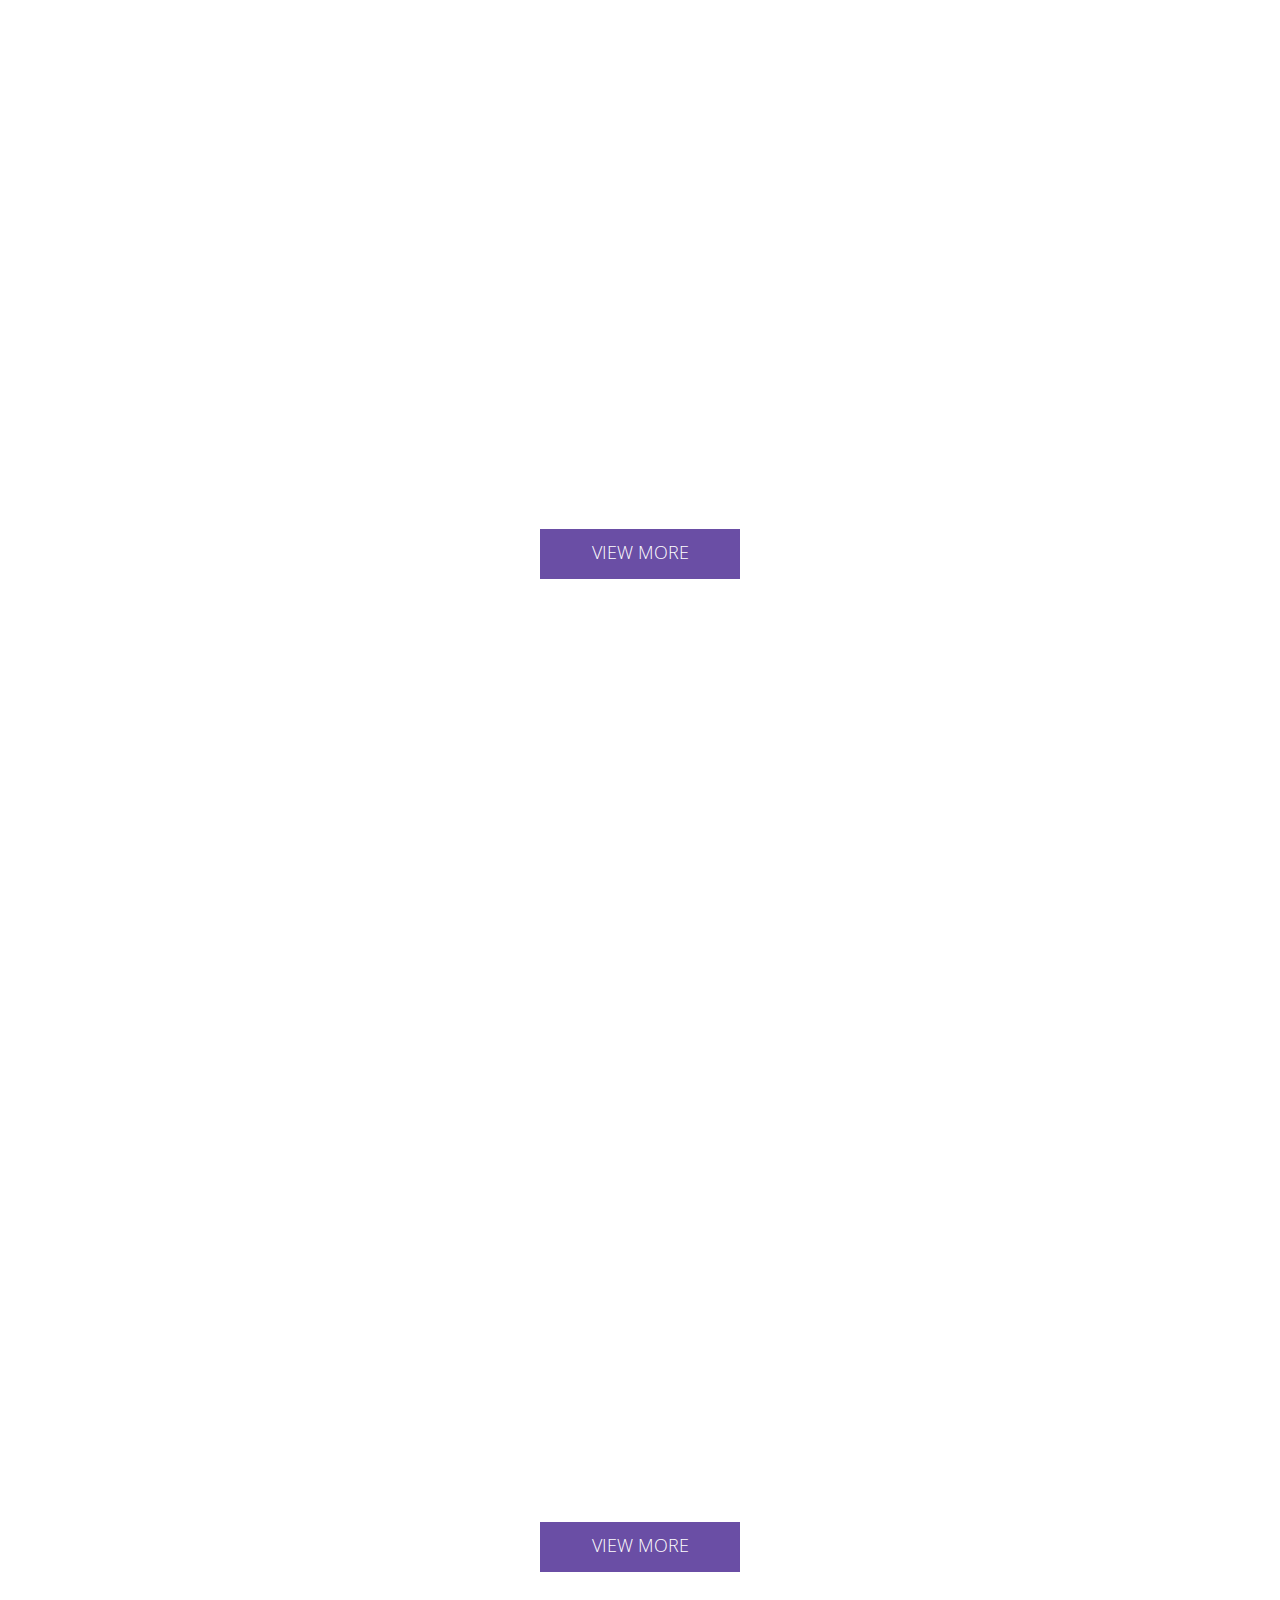
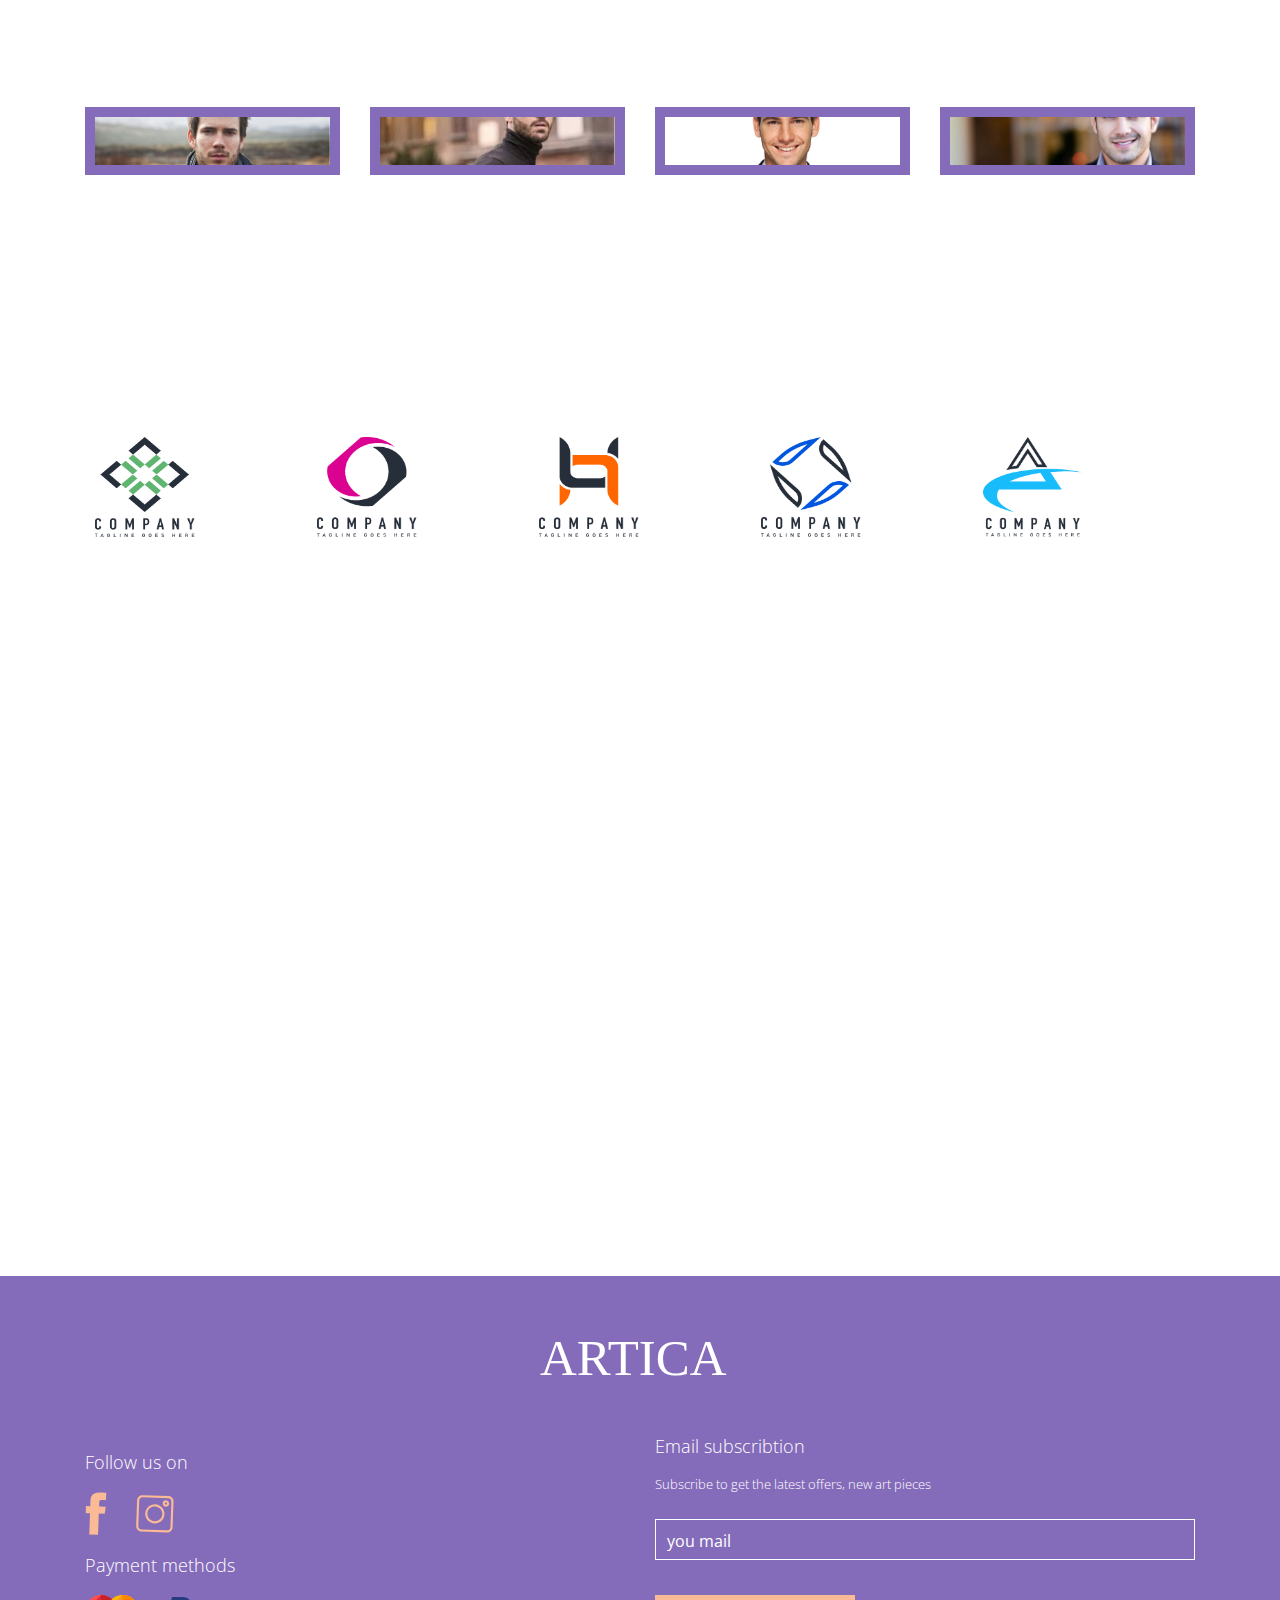
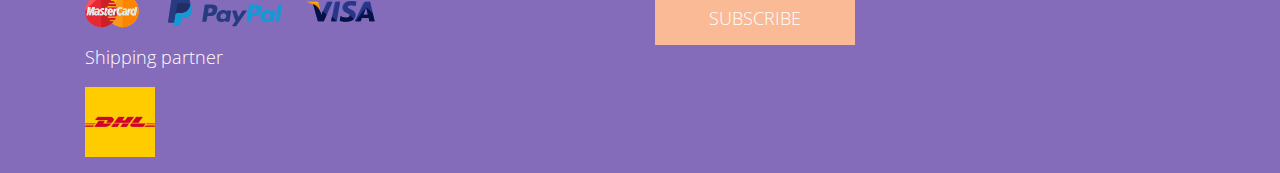
==== commit 7e9603da: "test" ====
--- a/index.html
+++ b/index.html
@@ -706,7 +706,7 @@
   
   
   
-  <script src="resources/js/main.js"></script>
+  
   <script src="https://code.jquery.com/jquery-3.3.1.slim.min.js" integrity="sha384-q8i/X+965DzO0rT7abK41JStQIAqVgRVzpbzo5smXKp4YfRvH+8abtTE1Pi6jizo"
     crossorigin="anonymous"></script>
   <script src="https://cdnjs.cloudflare.com/ajax/libs/popper.js/1.14.7/umd/popper.min.js" integrity="sha384-UO2eT0CpHqdSJQ6hJty5KVphtPhzWj9WO1clHTMGa3JDZwrnQq4sF86dIHNDz0W1"
@@ -727,6 +727,7 @@
   });
 });
     </script>
+    <script src="resources/js/main.js"></script>
 </body>
 
 </html>--- a/resources/css/queries.css
+++ b/resources/css/queries.css
@@ -9,7 +9,12 @@
 
 /*big tablets to 1200 widths smaller than 1440px row*/
 @media only screen and (max-width:1200px){
-    
+     .col-3 {
+    -ms-flex: 0 0 50% !important;
+    flex: 0 0 50% !important;
+    max-width: 50% !important;
+      margin:5px 0 !important;
+}
     
 }
 
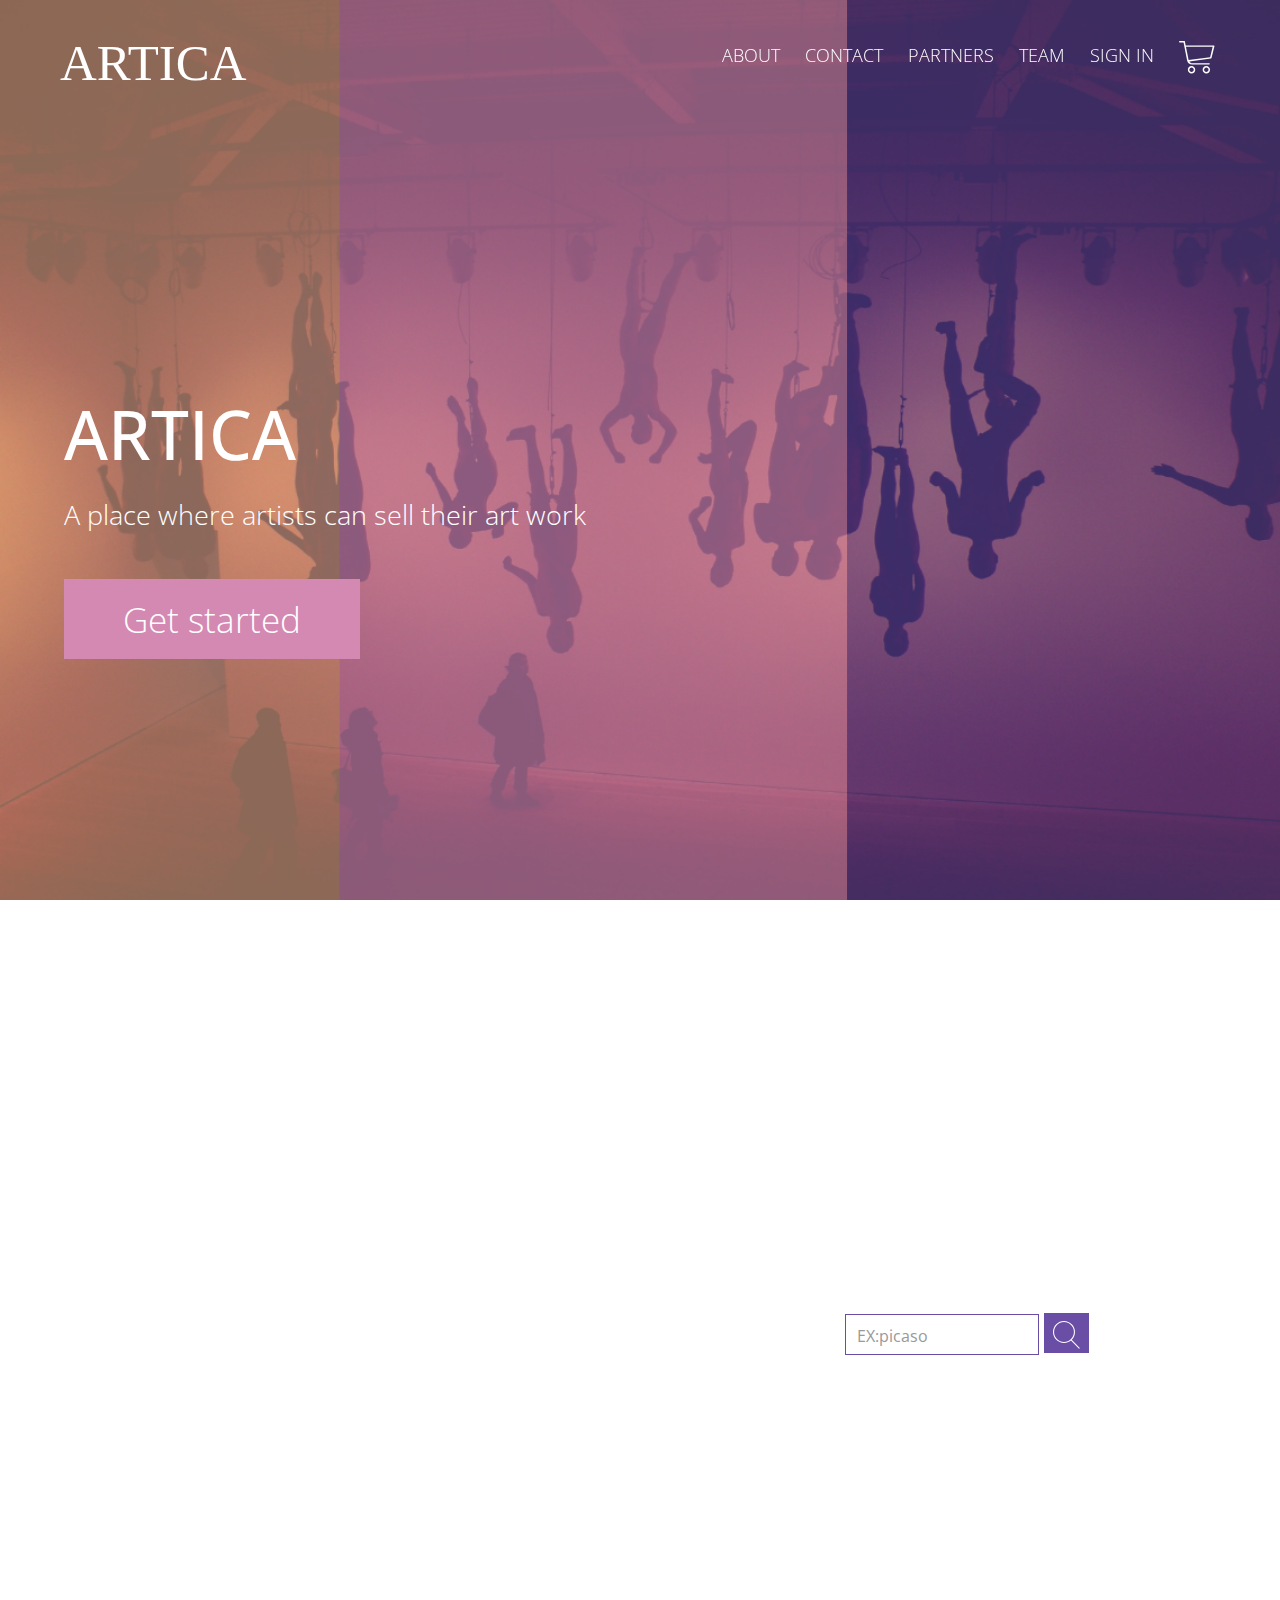
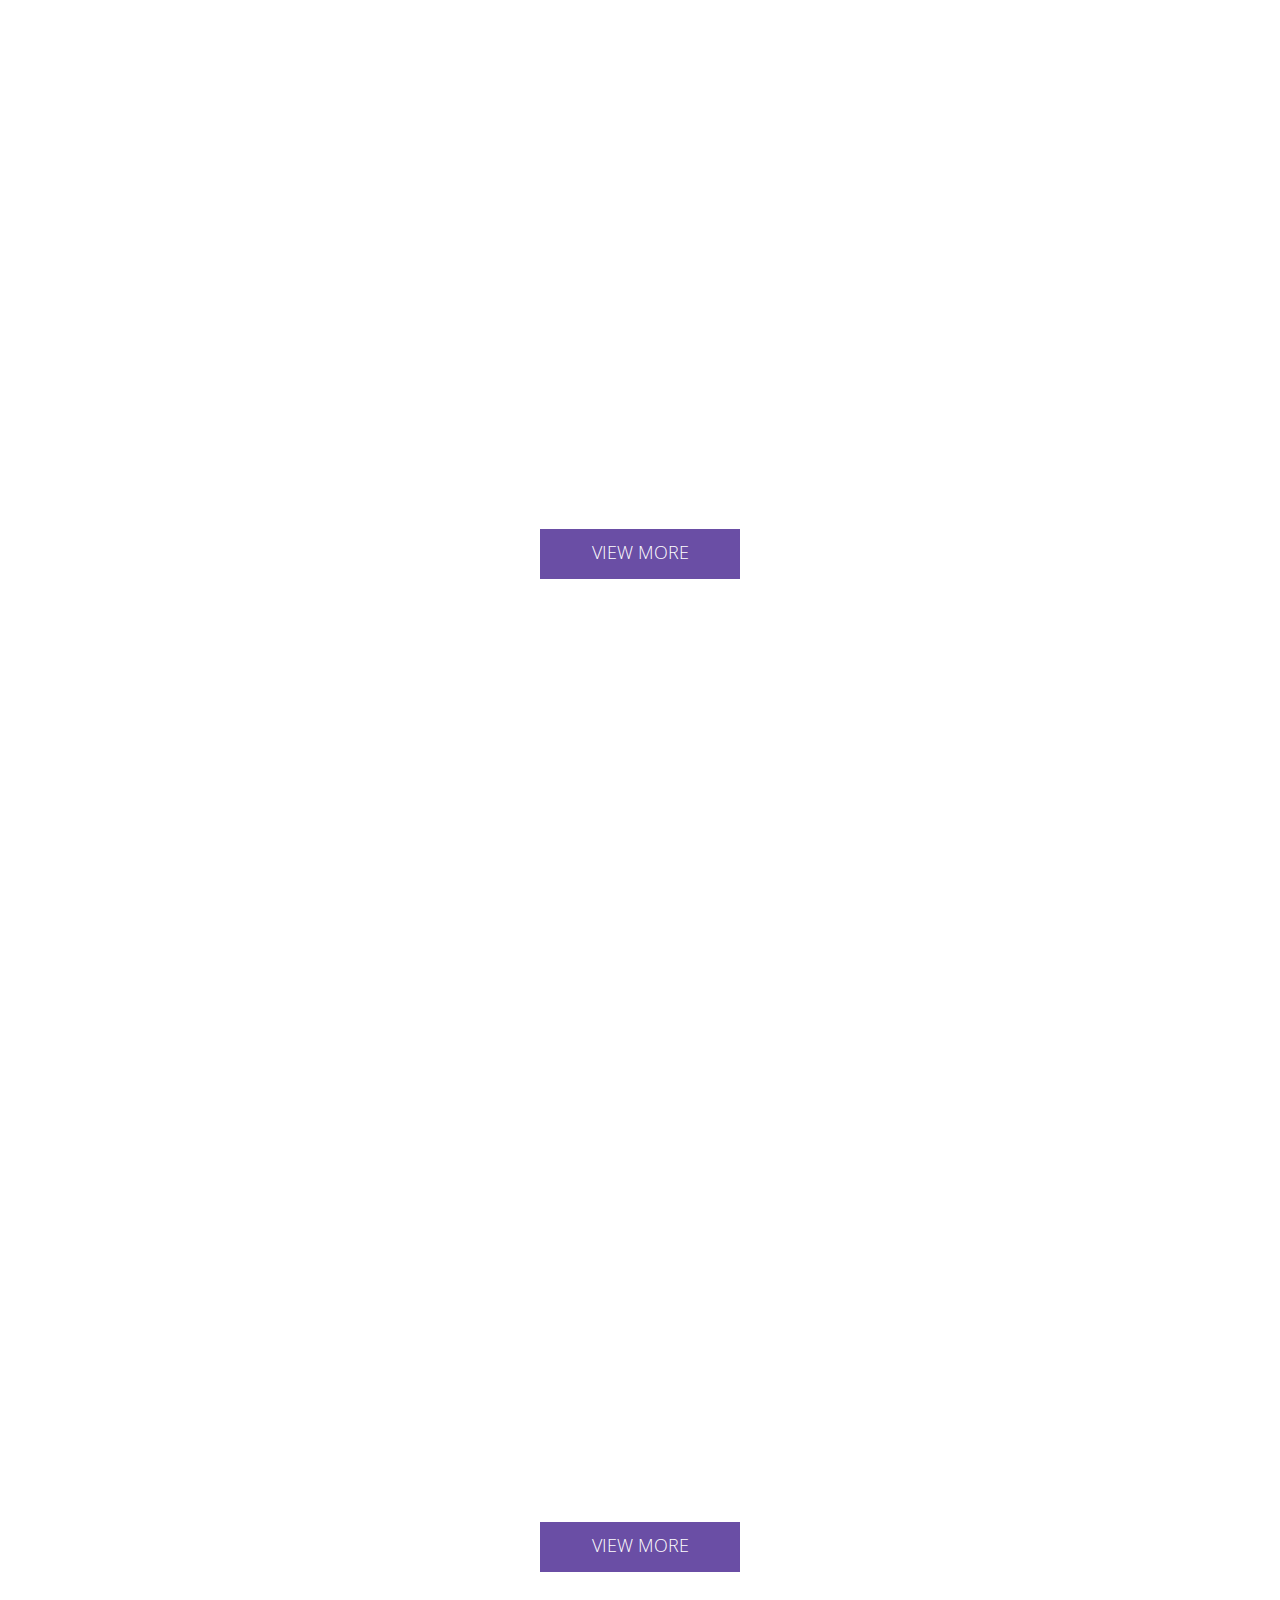
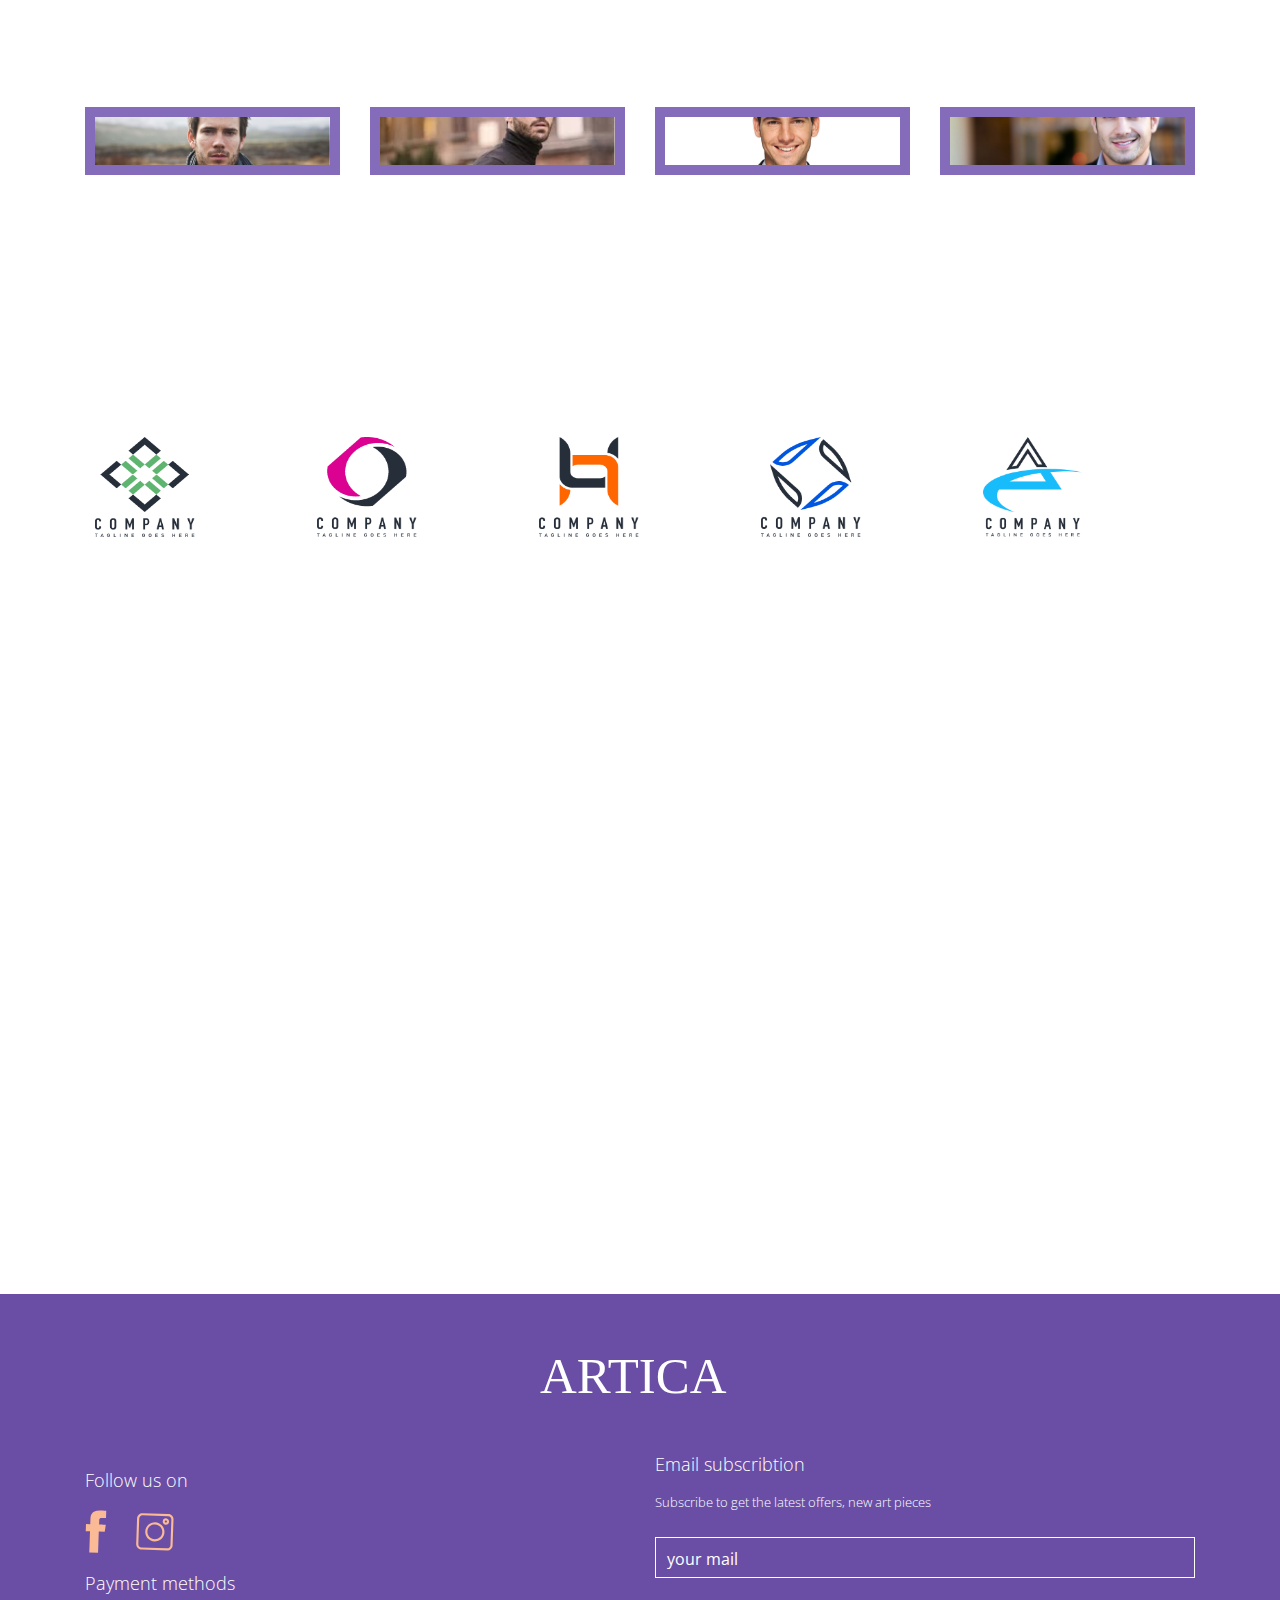
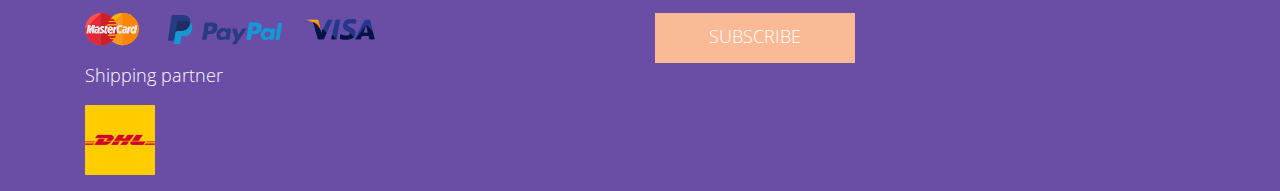
==== commit 29c73645: "add" ====
--- a/index.html
+++ b/index.html
@@ -26,14 +26,15 @@
 </head>
 
 <body>
+    
   <header>
     <!---beg of nav-->
     <!---responsive buttons-->
 
     <!---responsive buttons-->
-    <nav class="navbar text-light">
-
-      <a class="navbar-brand" href="#">
+    <nav class="navbar text-light bg-dark" >
+
+      <a class="navbar-brand" href="index.html">
         <img src="resources/imgs/ARTICA.svg" class="logo">
       </a>
 
@@ -41,19 +42,22 @@
 
         <ul class="float-right ">
           <li>
-            <a href="#">ABOUT </a>
+            <a href="#about">ABOUT </a>
           </li>
           <li>
-            <a href="#">CONTACT </a>
+            <a href="#contact-us">CONTACT </a>
           </li>
           <li>
-            <a href="#"> PARTNERS</a>
+            <a href="#section-partners"> PARTNERS</a>
           </li>
           <li>
-            <a href="#">TEAM</a>
+            <a href="#team">TEAM</a>
           </li>
           <li>
-            <a href="#">SIGN IN</a>
+            <a href="#" data-toggle="modal" data-target="#exampleModal">SIGN IN</a>
+          </li>
+             <li>
+            <a href="cart.html" ><img src="resources/imgs/shopping-cart-1.png" class="logo"></a>
           </li>
         </ul>
         <button class="navbar-toggler">
@@ -65,12 +69,12 @@
 <div class="hero-text-box">
     <h1 id="a"class="wow zoomInLeft">ARTICA</h1>
     <p id="b" class="wow slideInLeft mb-4">A place where artists can sell their art work</p>
-    <a class="btn2" href="#">Get started</a>
+    <a class="btn2" href="sign up.html">Get started</a>
 </div>
 
   </header>
     <!--about-->
-    <section class="about p-5">
+    <section class="about p-5" id="about">
         <div class="container">
             <div class="row">
                 <div class="col">
@@ -88,10 +92,10 @@
     <!--filters wrapper-->
     <div class="container mt-5">
         <div class="filters-parent row">
-            <div class="col-3">
+            <div class="col-4">
                     <div class="dropdown zoomInDown wow " data-wow-duration="0.5s" data-wow-delay="0.5s" >
     <button type="button" class="btn2 dropdown-toggle" data-toggle="dropdown">
-      Dropdown button
+      Price
     </button>
     <div class="dropdown-menu">
       <a class="dropdown-item" href="#">Link 1</a>
@@ -100,10 +104,10 @@
     </div>
   </div>
             </div>
-  <div class="col-3">
+  <div class="col-4">
         <div class="dropdown zoomInDown wow " data-wow-duration="0.5s" data-wow-delay="0.5s" >
     <button type="button" class="btn2 dropdown-toggle" data-toggle="dropdown">
-      Dropdown button
+      Art work
     </button>
     <div class="dropdown-menu">
       <a class="dropdown-item" href="#">Link 1</a>
@@ -112,20 +116,9 @@
     </div>
   </div>
             </div>
-            <div class="col-3">
-                   <div class="dropdown zoomInDown wow " data-wow-duration="0.5s" data-wow-delay="0.5s" >
-    <button type="button" class="btn2 dropdown-toggle" data-toggle="dropdown">
-      Dropdown button
-    </button>
-    <div class="dropdown-menu">
-      <a class="dropdown-item" href="#">Link 1</a>
-      <a class="dropdown-item" href="#">Link 2</a>
-      <a class="dropdown-item" href="#">Link 3</a>
-    </div>
-  </div>
-            </div>
+   
       
-     <div class="col-3">
+     <div class="col-4">
          
                       <div class="group"> <input type="text" required> <span class="highlight"></span> <span class="bar"></span> <label>EX:picaso</label> </div>
 
@@ -266,7 +259,7 @@
          <h2 class="mb-5 zoomInDown wow " data-wow-duration="0.5s" data-wow-delay="0.5s"> POPULAR ART </h2>
     <div class="container">
         <div class="row">
-        <div class="col ">
+        <div class="col-3 ">
             <div class="image-wrapper wow slideInLeft">
                             <img src="resources/imgs/abstract-painting-acrylic-paint-art-1616403.png" alt="painting">
                 <div class="overlay-layer">
@@ -382,7 +375,7 @@
     <!--popular art -->
     
     <!--team-->
-    <section class="team mb-5">
+    <section class="team mb-5" id="team">
         <h2 class="zoomInDown wow my-5" data-wow-duration="0.5s" data-wow-delay="0.5s">TEAM</h2>
         <div id="carouselExampleSlidesOnly" class="carousel slide" data-ride="carousel">
   <div class="carousel-inner">
@@ -651,8 +644,8 @@
   </section>
     <!--partners-->
     <!--contact us-->
-    <section class="contact-us" >
-         <h2 class="zoomInDown wow " data-wow-duration="0.5s" data-wow-delay="0.5s"> CONTACT US</h2>
+    <section class="contact-us" id="contact-us" >
+         <h2 class="zoomInDown wow pt-5" data-wow-duration="0.5s" data-wow-delay="0.5s"> CONTACT US</h2>
          
      
       
@@ -694,7 +687,7 @@
         <div class="col-6">
             <P>Email subscribtion</P>
             <p class="small-text mt-3">Subscribe to get the latest offers, new art pieces</p>
-            <div class="group mt-4"> <input type="text" required> <span class="highlight"></span> <span class="bar"></span> <label>you mail</label> </div>
+            <div class="group mt-4"> <input type="text" required> <span class="highlight"></span> <span class="bar"></span> <label>your mail</label> </div>
             <a href="#"class="btn-contact my-1 ">SUBSCRIBE</a>
         </div>
             </div>
@@ -702,10 +695,44 @@
         
     </footer>
     <!--FOOTER-->
-    
+    <!-- Modal -->
+<div class="modal fade sign-in" id="exampleModal" tabindex="-1" role="dialog" aria-labelledby="exampleModalLabel" aria-hidden="true">
+  <div class="modal-dialog" role="document">
+    <div class="modal-content">
+        <div class="modal-header">
+        
+        <button type="button" class="close" data-dismiss="modal" aria-label="Close">
+          <span aria-hidden="true"><img class="closestyle"src="resources/imgs/cancel.svg" ></span>
+        </button>
+      </div>
+     
+      <div class="modal-body">
+          <p class="text-center intro">SIGN IN</p>
+         
+                  <div class="group mt-5"> <input  class="mail" type="email" required> <span class="highlight"></span> <span class="bar"></span> <label>MAIL</label> </div>
+          <div class="group mt-5"> <input class="password" type="text" required> <span class="highlight"></span> <span class="bar"></span> <label>PASSWORD</label> </div>
+          <a href="#"class="btn-signin my-5 ">SUBMIT</a>
+          
+      </div>
+      
+    </div>
+  </div>
+</div>
   
   
-  
+   <script>
+       var nav = document.querySelector('nav'); // Identify target
+
+window.addEventListener('scroll', function(event) { // To listen for event
+    event.preventDefault();
+
+    if (window.scrollY <= 1000) { // Just an example
+        nav.style.backgroundColor = '#6A4EA5'; // or default color
+    } else {
+        nav.style.backgroundColor = 'transparent';
+    }
+});
+    </script>
   
   <script src="https://code.jquery.com/jquery-3.3.1.slim.min.js" integrity="sha384-q8i/X+965DzO0rT7abK41JStQIAqVgRVzpbzo5smXKp4YfRvH+8abtTE1Pi6jizo"
     crossorigin="anonymous"></script>
@@ -727,6 +754,14 @@
   });
 });
     </script>
+    <script>
+        $(window).scroll(function(){
+           $('nav').toggleClass('scrolled',
+               $(this).scrollTop()>1060);
+        });
+    </script>
+    
+    
     <script src="resources/js/main.js"></script>
 </body>
 
--- a/resources/css/style.css
+++ b/resources/css/style.css
@@ -79,13 +79,20 @@
   
 }
 /*navbar*/
+.bg-dark{
+    background-color:transparent !important;
+}
+.bg-dark.scrolled{
+    background-color:#6A4EA5 !important;
+}
 .navbar {
   color: #fff;
   width: 100%;
   line-height: 80px;
   font-size: 18px;
   padding: 0 30px;
-  z-index: 10; }
+  z-index: 10;
+position: fixed;}
   .navbar .navbar-brand img {
     width: 200px;
     height: 100px;
@@ -293,7 +300,7 @@
             width: 100%;
             border:1px solid #6a4ea5;
             background-color: transparent !important;
-           color:#999;
+           color:#6f6f6f;
             }
 .filters-parent label {
             color: #999;
@@ -649,7 +656,7 @@
 /*contact us*/
 /*footer*/
 footer{
-    background-color: #856cba;
+    background-color: #6a4ea5;
    
     color:#fff;
 }
@@ -736,4 +743,203 @@
  
 }
 
-/*partners*/+/*partners*/
+/*sign in*/
+
+.btn-signin{
+     width:200px !important;
+    height:50px !important;
+    background-color: #6a4ea5;
+    color:#fff;
+    border-radius:0px;
+    padding:10px 30px;
+    display:block;
+    text-align:center;
+    margin:0 auto;
+     -webkit-transition: background-color 0.2s;
+    transition: background-color 0.2s;
+}
+  .btn-signin:hover{
+    text-decoration: none;
+     color:#fff;
+    background-color:#856cba;
+}
+.modal-header{
+    border:none !important;
+}
+.nav-colored { background-color:#000; }
+.nav-transparent { background-color:transparent;}
+.closestyle{
+    width:20px;
+    height:20px;
+}
+.intro{
+    color:#6A4EA5;
+}
+.sign-in .group {
+            color:#faba96;
+    position: relative;
+            margin-bottom: 35px;
+            background-color: white;
+            border:none;
+    background-color: transparent !important;
+             
+            
+        }
+.sign-in .password  {
+            background: url(imgs/locked.png) no-repeat scroll 7px 7px !important;
+            }
+      .sign-in .password:focus {
+           background:none !important;
+        }
+.sign-in .user{
+            background: url(imgs/user.png) no-repeat scroll 7px 7px !important;
+            }
+     .sign-in  .user:focus
+      {
+           background:none !important;
+        }
+.sign-in .mail  {
+            background: url(imgs/message.png) no-repeat scroll 7px 13px !important;
+            }
+    .sign-in   .mail:focus {
+           background:none !important;
+        }
+       .sign-in input,
+       .sign-in textarea {
+            font-size: 14px;
+            padding: 10px 10px 10px 5px;
+            display: block;
+            width: 100%;
+            border:1px solid #6A4EA5;
+            background-color: transparent !important;
+           color:#6f6f6f;
+            }
+       .sign-in input:focus,
+       .sign-in textarea:focus {
+            outline: none;
+            border:none;
+            }
+        /* LABEL ======================================= */
+      .sign-in  label {
+            color: #6A4EA5;
+            font-size: 16px;
+            font-weight: normal;
+            position: absolute;
+            pointer-events: none;
+            left: 35px;
+            top: 10px;
+            transition: 0.2s ease all;
+            -moz-transition: 0.2s ease all;
+            -webkit-transition: 0.2s ease all;
+            background-color: transparent !important;
+        }
+        /* active state */
+      .sign-in  input:focus~label,
+       .sign-in input:valid~label {
+            top: -20px;
+            font-size: 14px;
+            color: #6A4EA5;
+        }
+        .sign-in textarea:focus~label,
+       .sign-in textarea:valid~label {
+            top: -20px;
+            font-size: 14px;
+            color: #6A4EA5;
+        }
+        /* BOTTOM BARS ================================= */
+       .sign-in .bar {
+            position: relative;
+            display: block;
+            width: 100%;
+        }
+        .sign-in .bar:before,
+        .sign-in .bar:after {
+            content: '';
+            height: 2px;
+            width: 0;
+            bottom: 1px;
+            position: absolute;
+            background: #6A4EA5;
+            transition: 0.2s ease all;
+            -moz-transition: 0.2s ease all;
+            -webkit-transition: 0.2s ease all;
+        }
+        .sign-in .bar:before {
+            left: 50%;
+        }
+        .sign-in .bar:after {
+            right: 50%;
+        }
+        /* active state */
+       .sign-in input:focus~.bar:before,
+        .sign-in input:focus~.bar:after {
+            width: 50%;
+        }
+        .sign-in textarea:focus~.bar:before,
+        .sign-in textarea:focus~.bar:after {
+            width: 50%;
+        }
+        /* HIGHLIGHTER ================================== */
+        .sign-in .highlight {
+            position: absolute;
+            height: 60%;
+            width: 100px;
+            top: 25%;
+            left: 0;
+            pointer-events: none;
+            opacity: 0.5;
+        }
+        /* active state */
+        input:focus~.highlight {
+            -webkit-animation: inputHighlighter 0.3s ease;
+            -moz-animation: inputHighlighter 0.3s ease;
+            animation: inputHighlighter 0.3s ease;
+        }
+        textarea:focus~.highlight {
+            -webkit-animation: inputHighlighter 0.3s ease;
+            -moz-animation: inputHighlighter 0.3s ease;
+            animation: inputHighlighter 0.3s ease;
+        }
+        /* ANIMATIONS ================ */
+        @-webkit-keyframes inputHighlighter {
+            from {
+                background: #6A4EA5;
+            }
+            to {
+                width: 0;
+                background: transparent;
+            }
+        }
+        @-moz-keyframes inputHighlighter {
+            from {
+                background: #6A4EA5;
+            }
+            to {
+                width: 0;
+                background: transparent;
+            }
+        }
+        @keyframes inputHighlighter {
+            from {
+                background: #6A4EA5;
+            }
+            to {
+                width: 0;
+                background: transparent;
+            }
+        }
+    }
+
+
+  
+
+
+ 
+  
+
+
+
+
+
+/*sign in*/--- a/resources/css/queries.css
+++ b/resources/css/queries.css
@@ -9,12 +9,15 @@
 
 /*big tablets to 1200 widths smaller than 1440px row*/
 @media only screen and (max-width:1200px){
-     .col-3 {
-    -ms-flex: 0 0 50% !important;
-    flex: 0 0 50% !important;
-    max-width: 50% !important;
-      margin:5px 0 !important;
-}
+    
+     .team img{
+    width:100%;
+    max-width:100%;
+     height:25% !important;
+    object-fit:cover;
+   
+}
+   
     
 }
 
@@ -94,7 +97,7 @@
      .image-wrapper img{
     width:100%;
     max-width: 100%;
-    height:57%!important;
+    height:30%!important;
     object-fit:cover;
 
 }
@@ -163,6 +166,15 @@
 
 /*small phones to small tablets from 481 to 767*/
 @media only screen and (max-width:767px){
+    .col-4 {
+    -ms-flex: 0 0 100% !important;
+    flex: 0 0 100% !important;
+    max-width: 100% !important;
+      margin:5px 0 !important;
+}
+    .col-4{
+        margin-top:20px !important;
+    }
      .container {
     width: 100%;
     padding-right: 15px !important;
